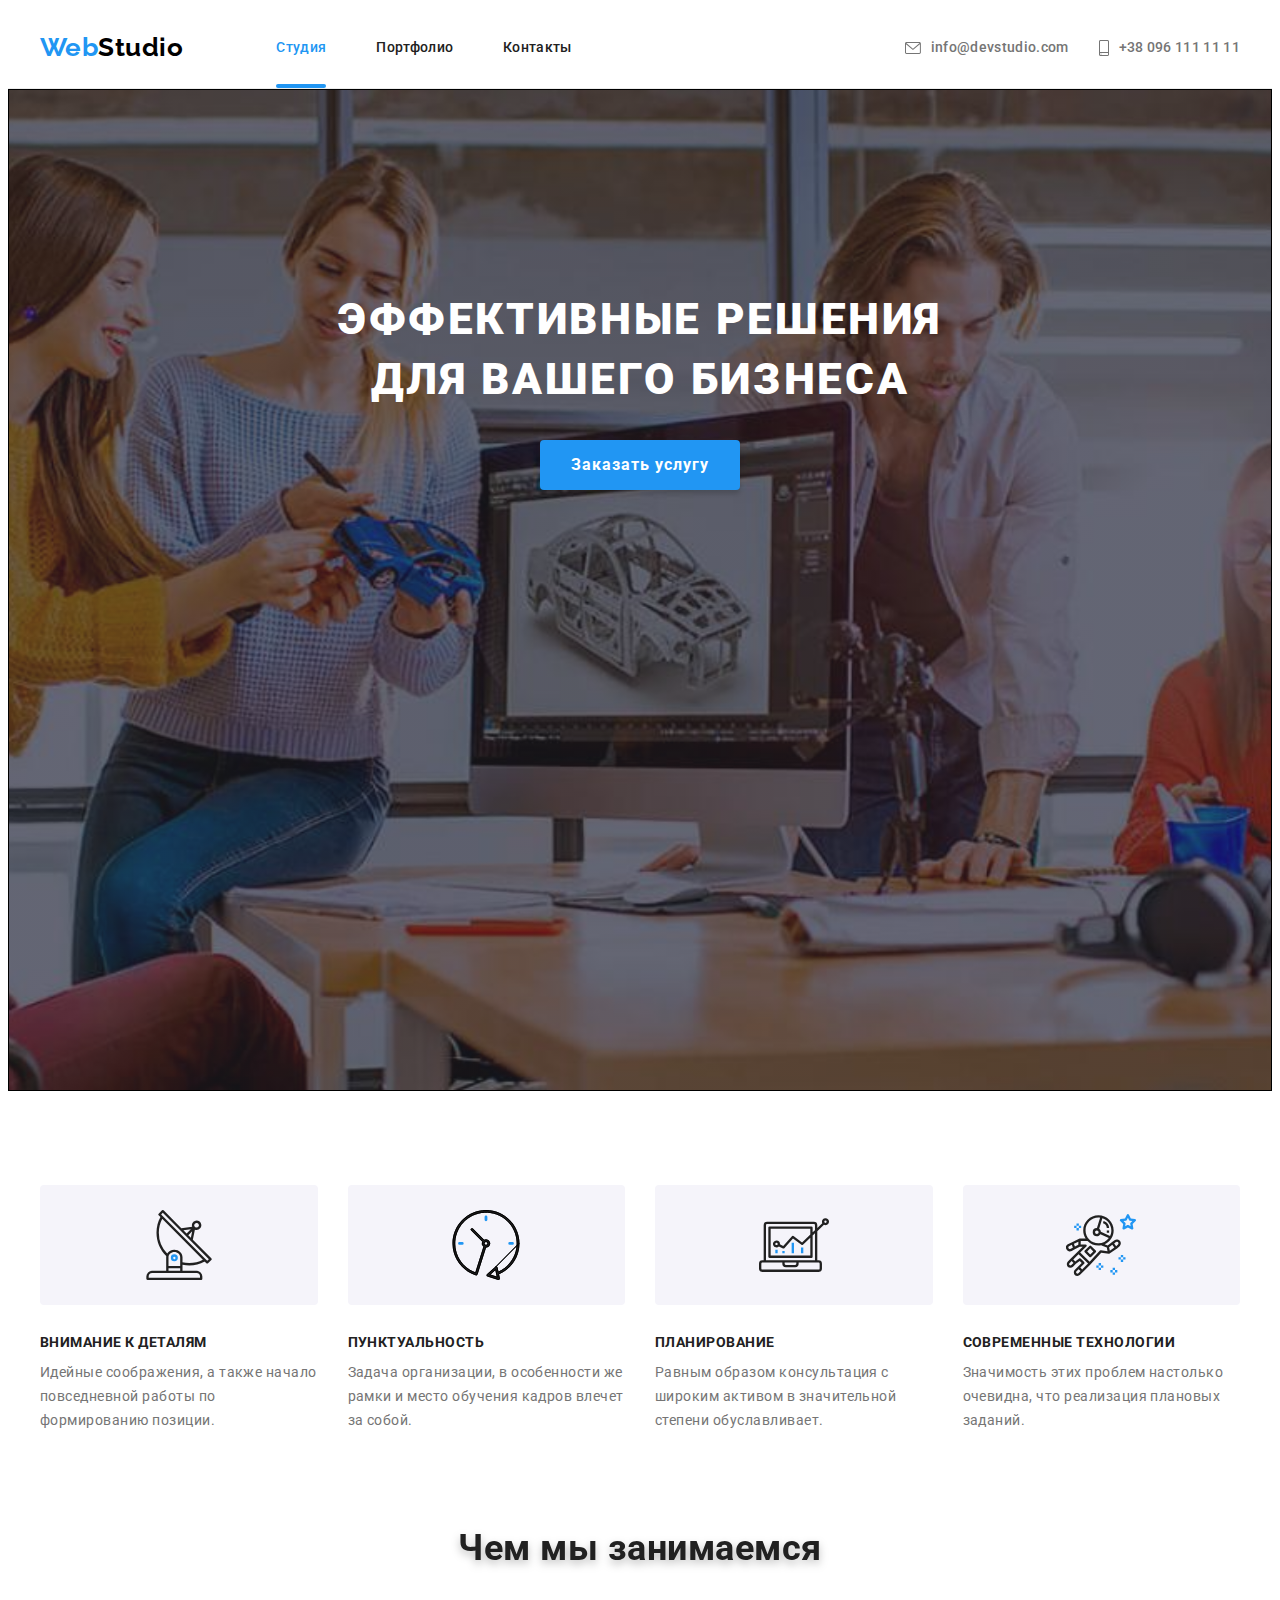
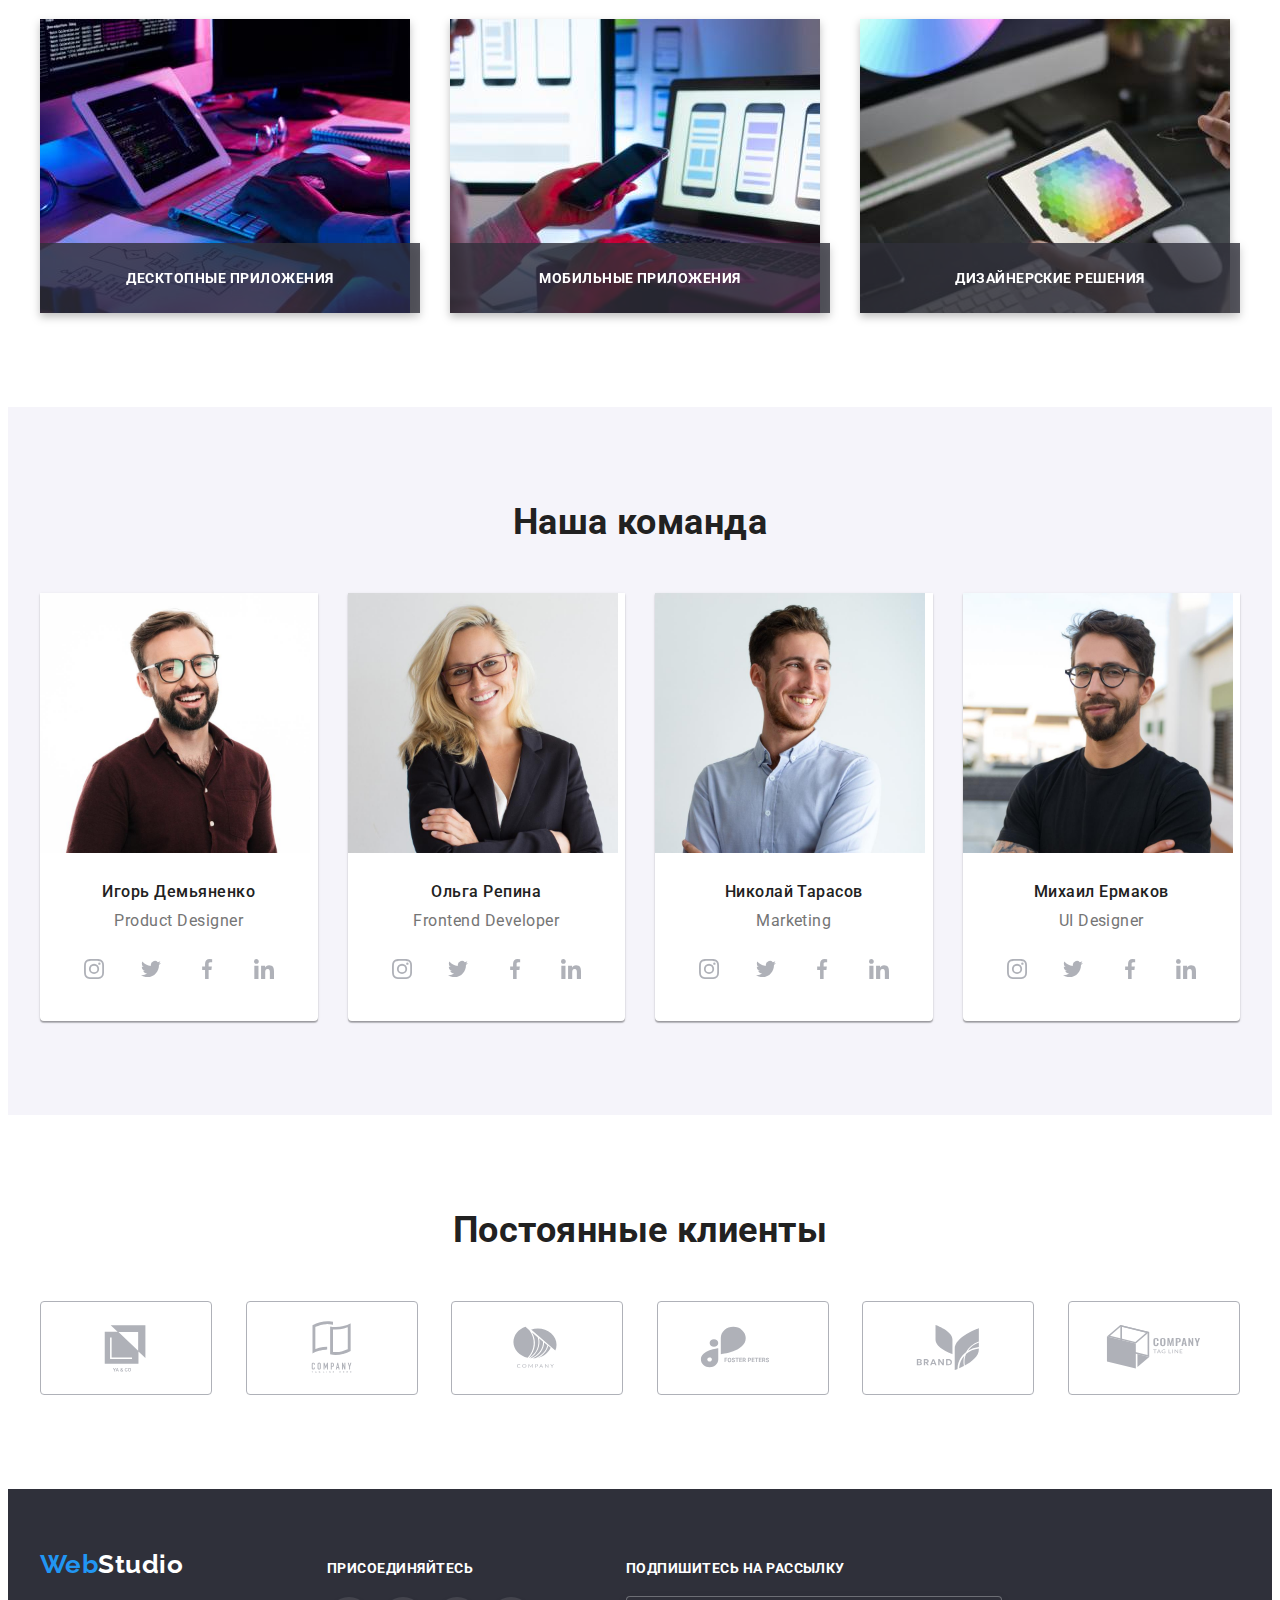
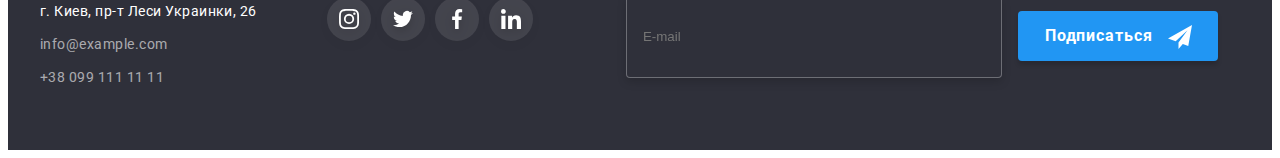
==== index.html @ c78af111 "Добавлены стартовые файлы проекта" ====
<!DOCTYPE html>
<html lang="ru">
  <head>
    <meta charset="UTF-8" />
    <meta http-equiv="X-UA-Compatible" content="IE=edge" />
    <meta name="viewport" content="width=device-width, initial-scale=1.0" />
    <title>Studio</title>

    <link rel="preconnect" href="https://fonts.googleapis.com" />
    <link rel="preconnect" href="https://fonts.gstatic.com" crossorigin />
    <link
      href="https://fonts.googleapis.com/css2?family=Raleway:wght@700&family=Roboto:wght@400;500;700;900&display=swap"
      rel="stylesheet"
    />
    <link
      rel="stylesheet"
      href="https://cdnjs.cloudflare.com/ajax/libs/modern-normalize/1.1.0/modern-normalize.min.css"
      integrity="sha512-wpPYUAdjBVSE4KJnH1VR1HeZfpl1ub8YT/NKx4PuQ5NmX2tKuGu6U/JRp5y+Y8XG2tV+wKQpNHVUX03MfMFn9Q=="
      crossorigin="anonymous"
      referrerpolicy="no-referrer"
    />
    <link rel="stylesheet" href="./css/main.min.css" />
  
  </head>

  <body>
    <!--Header section-->
    <header class="header">
      <div class="header__container container">
        <!--Navbar-->
        <nav class="header__nav">
          <a class="logo" href="./index.html" lang="en"
            >Web<span class="logo__span">Studio</span></a
          >

          <ul class="site-nav">
            <li class="site-nav__item">
              <a class="site-nav__link site-nav__link--current" href="./index.html">Студия</a>
            </li>

            <li class="site-nav__item">
              <a class="site-nav__link" href="./portfolio.html">Портфолио</a>
            </li>

            <li class="site-nav__item">
              <a class="site-nav__link" href="">Контакты</a>
            </li>
          </ul>
        </nav>
        <!--Header contacts-->
        <ul class="contacts">
          <li class="contacts__item">
            <a class="contacts__link" href="mailto:info@devstudio.com">
              <svg class="contacts__icon" width="16" height="12">
                <use href="./images/icons.svg#icon-envelope"></use>
              </svg>
              info@devstudio.com
            </a>
          </li>

          <li class="contacts__item">
            <a class="contacts__link" href="tel:+380961111111">
              <svg class="contacts__icon" width="10" height="16">
                <use href="./images/icons.svg#icon-smartphone"></use>
              </svg>
              +38 096 111 11 11</a
            >
          </li>
        </ul>
      </div>
    </header>

    <!--Main-->
    <main>
      <!--Hero section-->
      <section class="hero">
        <div class="container">
          <h1 class="hero__title">
            Эффективные решения <br />
            для вашего бизнеса
          </h1>

          <button type="button" class="btn" data-modal-open>Заказать услугу</button>
        </div>
      </section>

      <!--Features section-->
      <section class="section">
        <div class="container">
          <h2 class="section__title section__title--hidden">Особенности</h2>

          <ul class="features">
            <li class="features__item">
              <div class="features__icon">
                <svg width="70" height="70">
                  <use href="./images/icons.svg#icon-antenna"></use>
                </svg>
              </div>

              <h3 class="features__title">Внимание к деталям</h3>
              <p class="features__text">
                Идейные соображения, а также начало повседневной работы по
                формированию позиции.
              </p>
            </li>

            <li class="features__item">
              <div class="features__icon">
                <svg width="70" height="70">
                  <use href="./images/icons.svg#icon-clock"></use>
                </svg>
              </div>

              <h3 class="features__title">Пунктуальность</h3>
              <p class="features__text">
                Задача организации, в особенности же рамки и место обучения
                кадров влечет за собой.
              </p>
            </li>

            <li class="features__item">
              <div class="features__icon">
                <svg width="70" height="70">
                  <use href="./images/icons.svg#icon-diagram"></use>
                </svg>
              </div>

              <h3 class="features__title">Планирование</h3>
              <p class="features__text">
                Равным образом консультация с широким активом в значительной
                степени обуславливает.
              </p>
            </li>

            <li class="features__item">
              <div class="features__icon">
                <svg width="70" height="70">
                  <use href="./images/icons.svg#icon-astronaut"></use>
                </svg>
              </div>

              <h3 class="features__title">Современные технологии</h3>
              <p class="features__text">
                Значимость этих проблем настолько очевидна, что реализация
                плановых заданий.
              </p>
            </li>
          </ul>
        </div>
      </section>

      <!--Our duties section-->
      <section class="section section--nopadding">
        <div class="container">
          <h2 class="section__title section__title--shadow">Чем мы занимаемся</h2>

          <ul class="duties">
            <li class="duties__item">
              <div class="duties__image">
                <img
                  src="./images/web_development.jpg"
                  alt="Десктопные приложения"
                  width="370"
                  height="294"
                />
                <div class="duties__meta">
                  <p class="duties__name">Десктопные приложения</p>
                </div>
              </div>
            </li>

            <li class="duties__item">
              <div class="duties__image">
                <img
                  src="./images/mobile_application_development.jpg"
                  alt="Мобильные приложения"
                  width="370"
                  height="294"
                />
                <div class="duties__meta">
                  <p class="duties__name">Мобильные приложения</p>
                </div>
              </div>
            </li>

            <li class="duties__item">
              <div class="duties__image">
                <img
                  src="./images/ui_design.jpg"
                  alt="Дизайнерские решения"
                  width="370"
                  height="294"
                />
                <div class="duties__meta">
                  <p class="duties__name">Дизайнерские решения</p>
                </div>
              </div>
            </li>
          </ul>
        </div>
      </section>

      <!--Our team section-->
      <section class="section section--withbg">
        <div class="container">
          <h2 class="section__title">Наша команда</h2>

          <ul class="team">
            <li class="team__item">
              <div class="team-member">
                <img
                  src="./images/product_designer.jpg"
                  alt="Продуктовый дизайнер"
                  width="270"
                  height="260"
                />
              </div>

              <div class="team-member__meta">
                <h3 class="team-member__name">Игорь Демьяненко</h3>
                <p class="team-member__position" lang="en">Product Designer</p>

                <ul class="networks">
                  <li class="networks__item">
                    <a
                      class="networks__link"
                      href=""
                      aria-label="Ссылка на Instagram"
                    >
                      <svg class="networks__icon" width="20" height="20">
                        <use href="./images/icons.svg#icon-instagram"></use>
                      </svg>
                    </a>
                  </li>

                  <li class="networks__item">
                    <a
                      class="networks__link"
                      href=""
                      aria-label="Ссылка на Twitter"
                    >
                      <svg class="networks__icon" width="20" height="20">
                        <use href="./images/icons.svg#icon-twitter"></use>
                      </svg>
                    </a>
                  </li>

                  <li class="networks__item">
                    <a
                      class="networks__link"
                      href=""
                      aria-label="Ссылка на Facebook"
                    >
                      <svg class="networks__icon" width="20" height="20">
                        <use href="./images/icons.svg#icon-fb"></use>
                      </svg>
                    </a>
                  </li>

                  <li class="networks__item">
                    <a
                      class="networks__link"
                      href=""
                      aria-label="Ссылка на Linkedin"
                    >
                      <svg class="networks__icon" width="20" height="20">
                        <use href="./images/icons.svg#icon-linkedin"></use>
                      </svg>
                    </a>
                  </li>
                </ul>
              </div>
            </li>

            <li class="team__item">
              <div class="team-member">
                <img
                  src="./images/frontend_developer.jpg"
                  alt="Фронтенд разработчик"
                  width="270"
                  height="260"
                />
              </div>

              <div class="team-member__meta">
                <h3 class="team-member__name">Ольга Репина</h3>
                <p class="team-member__position" lang="en">Frontend Developer</p>

                <ul class="networks">
                  <li class="networks__item">
                    <a
                      class="networks__link"
                      href=""
                      aria-label="Ссылка на Instagram"
                    >
                      <svg class="networks__icon" width="20" height="20">
                        <use href="./images/icons.svg#icon-instagram"></use>
                      </svg>
                    </a>
                  </li>

                  <li class="networks__item">
                    <a
                      class="networks__link"
                      href=""
                      aria-label="Ссылка на Twitter"
                    >
                      <svg class="networks__icon" width="20" height="20">
                        <use href="./images/icons.svg#icon-twitter"></use>
                      </svg>
                    </a>
                  </li>

                  <li class="networks__item">
                    <a
                      class="networks__link"
                      href=""
                      aria-label="Ссылка на Facebook"
                    >
                      <svg class="networks__icon" width="20" height="20">
                        <use href="./images/icons.svg#icon-fb"></use>
                      </svg>
                    </a>
                  </li>

                  <li class="networks__item">
                    <a
                      class="networks__link"
                      href=""
                      aria-label="Ссылка на Linkedin"
                    >
                      <svg class="networks__icon" width="20" height="20">
                        <use href="./images/icons.svg#icon-linkedin"></use>
                      </svg>
                    </a>
                  </li>
                </ul>
              </div>
            </li>

            <li class="team__item">
              <div class="team-member">
                <img
                  src="./images/marketing_specialist.jpg"
                  alt="Маркетолог"
                  width="270"
                  height="260"
                />
              </div>

              <div class="team-member__meta">
                <h3 class="team-member__name">Николай Тарасов</h3>
                <p class="team-member__position" lang="en">Marketing</p>

                <ul class="networks">
                  <li class="networks__item">
                    <a
                      class="networks__link"
                      href=""
                      aria-label="Ссылка на Instagram"
                    >
                      <svg class="networks__icon" width="20" height="20">
                        <use href="./images/icons.svg#icon-instagram"></use>
                      </svg>
                    </a>
                  </li>

                  <li class="networks__item">
                    <a
                      class="networks__link"
                      href=""
                      aria-label="Ссылка на Twitter"
                    >
                      <svg class="networks__icon" width="20" height="20">
                        <use href="./images/icons.svg#icon-twitter"></use>
                      </svg>
                    </a>
                  </li>

                  <li class="networks__item">
                    <a
                      class="networks__link"
                      href=""
                      aria-label="Ссылка на Facebook"
                    >
                      <svg class="networks__icon" width="20" height="20">
                        <use href="./images/icons.svg#icon-fb"></use>
                      </svg>
                    </a>
                  </li>

                  <li class="networks__item">
                    <a
                      class="networks__link"
                      href=""
                      aria-label="Ссылка на Linkedin"
                    >
                      <svg class="networks__icon" width="20" height="20">
                        <use href="./images/icons.svg#icon-linkedin"></use>
                      </svg>
                    </a>
                  </li>
                </ul>
              </div>
            </li>

            <li class="team__item">
              <div class="team-member">
                <img
                  src="./images/designer.jpg"
                  alt="Дизайнер"
                  width="270"
                  height="260"
                />
              </div>

              <div class="team-member__meta">
                <h3 class="team-member__name">Михаил Ермаков</h3>
                <p class="team-member__position" lang="en">UI Designer</p>

                <ul class="networks">
                  <li class="networks__item">
                    <a
                      class="networks__link"
                      href=""
                      aria-label="Ссылка на Instagram"
                    >
                      <svg class="networks__icon" width="20" height="20">
                        <use href="./images/icons.svg#icon-instagram"></use>
                      </svg>
                    </a>
                  </li>

                  <li class="networks__item">
                    <a
                      class="networks__link"
                      href=""
                      aria-label="Ссылка на Twitter"
                    >
                      <svg class="networks__icon" width="20" height="20">
                        <use href="./images/icons.svg#icon-twitter"></use>
                      </svg>
                    </a>
                  </li>

                  <li class="networks__item">
                    <a
                      class="networks__link"
                      href=""
                      aria-label="Ссылка на Facebook"
                    >
                      <svg class="networks__icon" width="20" height="20">
                        <use href="./images/icons.svg#icon-fb"></use>
                      </svg>
                    </a>
                  </li>

                  <li class="networks__item">
                    <a
                      class="networks__link"
                      href=""
                      aria-label="Ссылка на Linkedin"
                    >
                      <svg class="networks__icon" width="20" height="20">
                        <use href="./images/icons.svg#icon-linkedin"></use>
                      </svg>
                    </a>
                  </li>
                </ul>
        </div>
      </section>

      <!--Regular clients section-->
      <section class="section">
        <div class="container">
          <h2 class="section__title">Постоянные клиенты</h2>

          <ul class="clients">
            <li class="clients__item">
              <a href="" class="clients__link">
                <svg class="clients__icon" width="106" height="60">
                    <use href="./images/icons.svg#icon-first-client"></use>
                </svg>
              </a>
            </li>

            <li class="clients__item">
              <a href="" class="clients__link">
                <svg class="clients__icon" width="106" height="60">
                    <use href="./images/icons.svg#icon-second-client"></use>
                </svg>
              </a>
            </li>

            <li class="clients__item">
              <a href="" class="clients__link">
                <svg class="clients__icon" width="106" height="60">
                    <use href="./images/icons.svg#icon-third-client"></use>
                </svg>
              </a>
            </li>

            <li class="clients__item">
              <a href="" class="clients__link">
                <svg class="clients__icon" width="106" height="60">
                    <use href="./images/icons.svg#icon-fourth-client"></use>
                </svg>
              </a>
            </li>

            <li class="clients__item">
              <a href="" class="clients__link">
                <svg class="clients__icon" width="106" height="60">
                    <use href="./images/icons.svg#icon-fifth-client"></use>
                </svg>
              </a>
            </li>

            <li class="clients__item">
              <a href="" class="clients__link">
                <svg class="clients__icon" width="106" height="60">
                    <use href="./images/icons.svg#icon-sixth-client"></use>
                </svg>
              </a>
            </li>
          </ul>
        </div>
      </section>
    </main>

    <!--Footer section-->
    <footer class="footer">
      <div class="footer__container container">
        <div class="footer__address">
          <a class="logo footer__logo" href="./index.html" lang="en"
            >Web<span class="logo__span--white">Studio</span></a
          >

          <address class="address">
            г. Киев, пр-т Леси Украинки, 26 <br />
            <a class="address__link" href="mailto:info@example.com"
              >info@example.com</a
            >
            <a class="address__link" href="tel:+380991111111"
              >+38 099 111 11 11</a
            >
          </address>
        </div>

        <div class="appeal-container">
          <b class="appeal-container__title">Присоединяйтесь</b>

          <ul class="networks">
                  <li class="networks__item networks__item--shadow">
                    <a
                      class="networks__link"
                      href=""
                      aria-label="Ссылка на Instagram"
                    >
                      <svg class="networks__icon networks__icon--white" width="20" height="20">
                        <use href="./images/icons.svg#icon-instagram"></use>
                      </svg>
                    </a>
                  </li>

                  <li class="networks__item networks__item--shadow">
                    <a
                      class="networks__link"
                      href=""
                      aria-label="Ссылка на Twitter"
                    >
                      <svg class="networks__icon networks__icon--white" width="20" height="20">
                        <use href="./images/icons.svg#icon-twitter"></use>
                      </svg>
                    </a>
                  </li>

                  <li class="networks__item networks__item--shadow">
                    <a
                      class="networks__link"
                      href=""
                      aria-label="Ссылка на Facebook"
                    >
                      <svg class="networks__icon networks__icon--white" width="20" height="20">
                        <use href="./images/icons.svg#icon-fb"></use>
                      </svg>
                    </a>
                  </li>

                  <li class="networks__item networks__item--shadow">
                    <a
                      class="networks__link"
                      href=""
                      aria-label="Ссылка на Linkedin"
                    >
                      <svg class="networks__icon networks__icon--white" width="20" height="20">
                        <use href="./images/icons.svg#icon-linkedin"></use>
                      </svg>
                    </a>
                  </li>
                </ul>
        </div>

        <div>
          <form class="footer-form">
            <label for="email" class="footer-form__label">Подпишитесь на рассылку</label><br>
            <input type="email" name="email" placeholder="E-mail" class="footer-form__input">
            <button class="btn" type="submit">Подписаться
              <svg class="btn__icon" width="24" height="24">
                <use href="./images/icons.svg#icon-send"></use>
              </svg>
            </button>
          </form>
        </div>
      </div>
    </footer>

    <div class="backdrop backdrop--is-hidden" data-modal>
      <div class="modal">
        <button class="close-modal-btn" type="button" data-modal-close>
          <svg width="18" height="18" class="close-modal-btn__icon">
            <use href="./images/icons.svg#icon-close-btn"></use>
          </svg>
        </button>

        <p class="modal__title">Оставьте свои данные, мы вам перезвоним</p>

        <form class="modal-form" autocomplete="off">
  
              <label class="modal-form__box">
                Имя
                <input type="text" name="name" class="modal-form__input" required>
                
                  <svg width="18" height="18" class="modal-form__icon">
                    <use href="./images/icons.svg#icon-user"></use>
                  </svg>
              </label>

              <label class="modal-form__box">
                Телефон
                <input type="tel" name="phone_number" class="modal-form__input" pattern="[0-9]{10}" title="0505050500" required>

                  <svg width="18" height="18" class="modal-form__icon">
                    <use href="./images/icons.svg#icon-phone"></use>
                  </svg>
              </label>

              <label class="modal-form__box">
                Почта
                <input type="email" name="email" class="modal-form__input">

                  <svg width="18" height="18" class="modal-form__icon">
                    <use href="./images/icons.svg#icon-email"></use>
                  </svg>
              </label>

              <label class="modal-form__box">
                Комментарий
                <textarea name="comments" placeholder="Введите текст" class="modal-form__textarea"></textarea>
              </label>

              <label class="modal-form__policy-box">
              <input class="modal-form__checkbox" type="checkbox" name="policy" id="policy">
              
                <svg width="16" height="15" class="modal-form__checkbox-icon">
                  <use href="./images/icons.svg#icon-check"></use>
                </svg>
              
              <span class="modal-form__agreement">
              Соглашаюсь с рассылкой и принимаю <a class="modal-form__agreement-link" href="">Условия договора</a></span>
              </label> 
            
          <button type="submit" class="btn btn--flex">Отправить</button>

        </form>
      </div>
    </div>

    <script src="./js/modal.js"></script>
  </body>
</html>
---- css/main.min.css ----
body{background-color:#fff;color:#212121;font-family:"Roboto",sans-serif;font-weight:400;font-size:16px;letter-spacing:0.03em}h2,h3,ul,p{margin:0;padding:0}img{display:block;max-width:100%;height:auto}.container,.header__container,.footer__container{width:1200px;padding:0 15px;margin:0 auto}.features,.duties,.team,.clients,.filters,.card-set,.site-nav,.contacts,.networks{list-style-type:none}.address__link,.logo,.footer__logo,.site-nav__link,.site-nav__link--current,.contacts__link{text-decoration:none;cursor:pointer;font-size:14px;-webkit-transition:color 250ms cubic-bezier(0.4, 0, 0.2, 1);transition:color 250ms cubic-bezier(0.4, 0, 0.2, 1)}.address__link:hover,.logo:hover,.footer__logo:hover,.site-nav__link:hover,.site-nav__link--current:hover,.contacts__link:hover,.address__link:focus,.logo:focus,.footer__logo:focus,.site-nav__link:focus,.site-nav__link--current:focus,.contacts__link:focus{color:#2196f3}.btn,.btn--flex,.filters__btn{display:inline-block;background-color:#2196f3;color:#fff;font-family:inherit;font-size:inherit;cursor:pointer;border:1px solid transparent;border-radius:4px}.header{border-bottom:1px solid #ececec}.header__container{display:-webkit-box;display:-ms-flexbox;display:flex;-webkit-box-align:center;-ms-flex-align:center;align-items:center}.header__nav{display:-webkit-box;display:-ms-flexbox;display:flex;-webkit-box-align:center;-ms-flex-align:center;align-items:center}.hero{background-color:#c4c4c4;background-image:-webkit-gradient(linear, left top, right top, from(rgba(47,48,58,0.4)), to(rgba(47,48,58,0.4))),url("../images/background-image.jpg");background-image:linear-gradient(to right, rgba(47,48,58,0.4), rgba(47,48,58,0.4)),url("../images/background-image.jpg");border:1px solid #000000;background-repeat:no-repeat;background-size:cover;background-position:center;height:600px;max-width:1600px;margin:0 auto;color:#fff;text-align:center;padding:200px 0}.hero__title{font-weight:900;font-size:44px;letter-spacing:0.06em;text-transform:uppercase;line-height:1.36;margin-top:0px;margin-bottom:30px}.features{display:-webkit-box;display:-ms-flexbox;display:flex;margin-left:calc(-1 * 30px)}.features__item{-ms-flex-preferred-size:calc(100% / 4 - 30px);flex-basis:calc(100% / 4 - 30px);margin-left:30px}.features__icon{display:-webkit-box;display:-ms-flexbox;display:flex;-webkit-box-align:center;-ms-flex-align:center;align-items:center;-webkit-box-pack:center;-ms-flex-pack:center;justify-content:center;height:120px;background-color:#f5f4fa;border-radius:4px;margin-bottom:30px}.features__title{text-transform:uppercase;font-weight:700;font-size:14px;line-height:1.14;margin-bottom:10px}.features__text{color:#757575;font-weight:400;font-size:14px;line-height:1.71;margin-top:0}.duties{display:-webkit-box;display:-ms-flexbox;display:flex;margin-left:calc(-1 * 30px)}.duties__item{-ms-flex-preferred-size:calc(100% / 3 - 30px);flex-basis:calc(100% / 3 - 30px);margin-left:30px}.duties__image{position:relative;-webkit-filter:drop-shadow(0px 4px 4px rgba(0,0,0,0.25));filter:drop-shadow(0px 4px 4px rgba(0,0,0,0.25))}.duties__meta{display:-webkit-box;display:-ms-flexbox;display:flex;-webkit-box-align:center;-ms-flex-align:center;align-items:center;-webkit-box-pack:center;-ms-flex-pack:center;justify-content:center;position:absolute;width:100%;height:70px;bottom:0;background-color:rgba(47,48,58,0.8);color:#fff}.duties__name{text-transform:uppercase;font-weight:700;font-size:14px;line-height:1.17}.team{display:-webkit-box;display:-ms-flexbox;display:flex;margin-left:calc(-1 * 30px)}.team__item{-ms-flex-preferred-size:calc(100% / 4 - 30px);flex-basis:calc(100% / 4 - 30px);margin-left:30px;background-color:#fff;-webkit-box-shadow:0px 1px 3px rgba(0,0,0,0.12),0px 1px 1px rgba(0,0,0,0.14),0px 2px 1px rgba(0,0,0,0.2);box-shadow:0px 1px 3px rgba(0,0,0,0.12),0px 1px 1px rgba(0,0,0,0.14),0px 2px 1px rgba(0,0,0,0.2);border-radius:0px 0px 4px 4px}.team-member__meta{padding:30px 32px;text-align:center}.team-member__name{font-weight:500;font-size:16px;line-height:1.18;margin-bottom:10px}.team-member__position{color:#757575;line-height:1.18;margin-top:0;margin-bottom:16px}.clients{display:-webkit-box;display:-ms-flexbox;display:flex;-webkit-box-pack:justify;-ms-flex-pack:justify;justify-content:space-between}.clients__link{display:-webkit-box;display:-ms-flexbox;display:flex;-webkit-box-align:center;-ms-flex-align:center;align-items:center;-webkit-box-pack:center;-ms-flex-pack:center;justify-content:center;width:170px;height:92px;border:1px solid #afb1b8;border-radius:4px;color:#afb1b8;-webkit-transition:border-color 250ms cubic-bezier(0.4, 0, 0.2, 1);transition:border-color 250ms cubic-bezier(0.4, 0, 0.2, 1)}.clients__link:hover,.clients__link:focus{border-color:#2196f3}.clients__icon{fill:currentColor;-webkit-transition:fill 250ms cubic-bezier(0.4, 0, 0.2, 1);transition:fill 250ms cubic-bezier(0.4, 0, 0.2, 1)}.clients__link:hover .clients__icon,.clients__link:focus .clients__icon{fill:#2196f3}.footer{background-color:#2f303a;color:#fff;padding:60px 0}.footer__container{display:-webkit-box;display:-ms-flexbox;display:flex;-webkit-box-align:baseline;-ms-flex-align:baseline;align-items:baseline}.footer__address{margin-right:70px}.address{font-size:14px;line-height:1.71;font-style:normal}.address__link{display:block;color:rgba(255,255,255,0.6);margin-top:9px}.appeal-container{display:-webkit-box;display:-ms-flexbox;display:flex;-webkit-box-orient:vertical;-webkit-box-direction:normal;-ms-flex-direction:column;flex-direction:column;-ms-flex-line-pack:justify;align-content:space-between;width:206px;margin-right:93px}.appeal-container__title{display:inline-block;text-transform:uppercase;line-height:1.14;font-size:14px;margin-bottom:20px}.footer-form__label{display:block;text-transform:uppercase;line-height:1.14;font-weight:700;font-size:14px}.footer-form__input{display:inline-block;line-height:1.25;width:358px;height:50px;padding:15px 0px 15px 16px;margin-right:12px;border:1px solid rgba(255,255,255,0.3);-webkit-filter:drop-shadow(0px 4px 4px rgba(0,0,0,0.15));filter:drop-shadow(0px 4px 4px rgba(0,0,0,0.15));border-radius:4px;background-color:#2f303a;color:rgba(255,255,255,0.6);-webkit-transition:border 250ms cubic-bezier(0.4, 0, 0.2, 1);transition:border 250ms cubic-bezier(0.4, 0, 0.2, 1)}.footer-form__input:focus,.footer-form__input:hover{border:1px solid #2196f3}.filters{display:-webkit-box;display:-ms-flexbox;display:flex;margin-bottom:50px;-webkit-box-pack:center;-ms-flex-pack:center;justify-content:center}.filters__item:not(:last-child){margin-right:8px}.card-set{display:-webkit-box;display:-ms-flexbox;display:flex;-ms-flex-wrap:wrap;flex-wrap:wrap;margin-left:calc(-1 * 30px);margin-top:calc(-1 * 30px)}.card-set__item{-ms-flex-preferred-size:calc(100% / 3 - 30px);flex-basis:calc(100% / 3 - 30px);margin-left:30px;margin-top:30px;-webkit-transition-property:border, -webkit-box-shadow;transition-property:border, -webkit-box-shadow;transition-property:box-shadow, border;transition-property:box-shadow, border, -webkit-box-shadow;-webkit-transition-timing-function:cubic-bezier(0.4, 0, 0.2, 1);transition-timing-function:cubic-bezier(0.4, 0, 0.2, 1);-webkit-transition-duration:250ms;transition-duration:250ms}.card-set__item:hover,.card-set__item:focus{border:1px solid #eee;-webkit-box-sizing:border-box;box-sizing:border-box;-webkit-box-shadow:0px 1px 1px rgba(0,0,0,0.12),0px 4px 4px rgba(0,0,0,0.06),1px 4px 6px rgba(0,0,0,0.16);box-shadow:0px 1px 1px rgba(0,0,0,0.12),0px 4px 4px rgba(0,0,0,0.06),1px 4px 6px rgba(0,0,0,0.16)}.card-set__link{text-decoration:none}.card__thumb{position:relative;display:-webkit-box;display:-ms-flexbox;display:flex;overflow:hidden}.card__overlay{display:block;font-size:18px;line-height:1.55;position:absolute;padding:63px 24px;width:100%;height:100%;background-color:rgba(33,150,243,0.9);color:#fff;-webkit-transform:translateY(100%);transform:translateY(100%);-webkit-transition:-webkit-transform 250ms cubic-bezier(0.4, 0, 0.2, 1);transition:-webkit-transform 250ms cubic-bezier(0.4, 0, 0.2, 1);transition:transform 250ms cubic-bezier(0.4, 0, 0.2, 1);transition:transform 250ms cubic-bezier(0.4, 0, 0.2, 1), -webkit-transform 250ms cubic-bezier(0.4, 0, 0.2, 1)}.card-set__link:hover .card__overlay,.card-set__link:focus .card__overlay{-webkit-transform:translateY(0);transform:translateY(0)}.card__meta{padding:20px 24px;border:1px solid #eee;border-top:none}.card__project-name{color:#212121;font-size:18px;line-height:2;font-weight:700;letter-spacing:0.06em;margin-bottom:4px}.card__project-type{color:#757575;line-height:1.87}.logo,.footer__logo{display:inline-block;color:#2196f3;font-family:"Raleway",sans-serif;font-weight:700;font-size:26px;line-height:1.19;padding-top:24px;padding-bottom:25px;margin-right:93px}.logo__span{color:#000000}.logo__span--white{color:#fff}.footer__logo{padding:0;margin:0 0 20px}.site-nav{display:-webkit-box;display:-ms-flexbox;display:flex;letter-spacing:0.02em;font-weight:500;line-height:1.14}.site-nav__link,.site-nav__link--current{display:-webkit-box;display:-ms-flexbox;display:flex;padding:32px 0;color:inherit;text-transform:capitalize}.site-nav__link--current{color:#2196f3}.site-nav__link--current::after{content:"";position:absolute;width:100%;height:4px;border-radius:2px;background-color:#2196f3;top:76px}.site-nav__item{position:relative;margin-left:50px}.site-nav__item:first-child{margin-left:0}.contacts{display:-webkit-box;display:-ms-flexbox;display:flex;letter-spacing:0.02em;font-weight:500;line-height:1.14;margin-left:auto}.contacts__link{display:-webkit-box;display:-ms-flexbox;display:flex;-webkit-box-align:center;-ms-flex-align:center;align-items:center;padding:32px 0;color:#757575}.contacts__item{display:-webkit-box;display:-ms-flexbox;display:flex;-webkit-box-align:center;-ms-flex-align:center;align-items:center;margin-left:30px}.contacts__icon{margin-right:10px;fill:currentColor}.section,.section--nopadding,.section--withbg{padding-top:94px;padding-bottom:94px}.section--nopadding{padding-top:0}.section--withbg{background-color:#f5f4fa}.section__title,.section__title--shadow{font-weight:700;font-size:36px;line-height:1.17;text-align:center;margin-bottom:50px}.section__title--hidden{display:none}.section__title--shadow{-webkit-filter:drop-shadow(0px 4px 4px rgba(0,0,0,0.25));filter:drop-shadow(0px 4px 4px rgba(0,0,0,0.25))}.btn,.btn--flex{font-weight:700;line-height:1.875;text-align:center;letter-spacing:0.06em;-webkit-box-shadow:0px 4px 4px rgba(0,0,0,0.15);box-shadow:0px 4px 4px rgba(0,0,0,0.15);min-width:200px;height:50px;-webkit-transition:background-color 250ms cubic-bezier(0.4, 0, 0.2, 1);transition:background-color 250ms cubic-bezier(0.4, 0, 0.2, 1)}.btn:hover,.btn--flex:hover,.btn:focus,.btn--flex:focus{background-color:#188ce8}.btn__icon{margin-left:10px;vertical-align:middle;fill:#fff}.btn--flex{display:-webkit-box;display:-ms-flexbox;display:flex;-webkit-box-align:center;-ms-flex-align:center;align-items:center;-webkit-box-pack:center;-ms-flex-pack:center;justify-content:center;margin-left:auto;margin-right:auto}.close-modal-btn{display:-webkit-box;display:-ms-flexbox;display:flex;-webkit-box-align:center;-ms-flex-align:center;align-items:center;-webkit-box-pack:center;-ms-flex-pack:center;justify-content:center;position:absolute;top:8px;right:8px;width:30px;height:30px;background:#fff;border:1px solid rgba(0,0,0,0.1);border-radius:50%;cursor:pointer}.close-modal-btn__icon{fill:#212121;-webkit-transition:fill 250ms cubic-bezier(0.4, 0, 0.2, 1);transition:fill 250ms cubic-bezier(0.4, 0, 0.2, 1)}.close-modal-btn:hover .close-modal-btn__icon,.close-modal-btn:focus .close-modal-btn__icon{fill:#2196f3}.filters__btn{font-weight:500;text-align:center;letter-spacing:inherit;color:inherit;line-height:1.62;background-color:#f5f4fa;padding:6px 22px;border:transparent;-webkit-transition-property:background-color, color, -webkit-box-shadow;transition-property:background-color, color, -webkit-box-shadow;transition-property:background-color, color, box-shadow;transition-property:background-color, color, box-shadow, -webkit-box-shadow;-webkit-transition-timing-function:cubic-bezier(0.4, 0, 0.2, 1);transition-timing-function:cubic-bezier(0.4, 0, 0.2, 1);-webkit-transition-duration:250ms;transition-duration:250ms}.filters__btn:hover,.filters__btn:focus{background-color:#2196f3;color:#fff;-webkit-box-shadow:0px 3px 1px rgba(0,0,0,0.1),0px 1px 2px rgba(0,0,0,0.08),0px 2px 2px rgba(0,0,0,0.12);box-shadow:0px 3px 1px rgba(0,0,0,0.1),0px 1px 2px rgba(0,0,0,0.08),0px 2px 2px rgba(0,0,0,0.12)}.networks{display:-webkit-box;display:-ms-flexbox;display:flex;-webkit-box-pack:justify;-ms-flex-pack:justify;justify-content:space-between}.networks__item,.networks__item--shadow{border-radius:50%}.networks__item--shadow{background-color:rgba(255,255,255,0.1);-webkit-filter:drop-shadow(0px 4px 4px rgba(0,0,0,0.25));filter:drop-shadow(0px 4px 4px rgba(0,0,0,0.25))}.networks__link{display:-webkit-box;display:-ms-flexbox;display:flex;-webkit-box-align:center;-ms-flex-align:center;align-items:center;-webkit-box-pack:center;-ms-flex-pack:center;justify-content:center;height:44px;width:44px;color:#afb1b8;border-radius:50%;-webkit-transition:background-color 250ms cubic-bezier(0.4, 0, 0.2, 1);transition:background-color 250ms cubic-bezier(0.4, 0, 0.2, 1)}.networks__link:hover,.networks__link:focus{background-color:#2196f3}.networks__icon,.networks__icon--white{fill:currentColor;-webkit-transition:fill 250ms cubic-bezier(0.4, 0, 0.2, 1);transition:fill 250ms cubic-bezier(0.4, 0, 0.2, 1)}.networks__icon--white{fill:#fff}.networks__link:hover .networks__icon,.networks__link:hover .networks__icon--white,.networks__link:focus .networks__icon,.networks__link:focus .networks__icon--white{fill:#fff}.backdrop{position:fixed;top:0;left:0;width:100%;height:100%;background:rgba(0,0,0,0.2);visibility:visible;opacity:1;-webkit-transition:visibility 250ms cubic-bezier(0.4, 0, 0.2, 1),opacity 250ms cubic-bezier(0.4, 0, 0.2, 1);transition:visibility 250ms cubic-bezier(0.4, 0, 0.2, 1),opacity 250ms cubic-bezier(0.4, 0, 0.2, 1)}.backdrop--is-hidden{opacity:0;pointer-events:none;visibility:hidden}.backdrop--is-hidden .modal{-webkit-transform:translate(-50%, -50%) scale(0);transform:translate(-50%, -50%) scale(0);opacity:0}.modal{position:absolute;top:50%;left:50%;width:528px;min-height:581px;padding:40px;background:#fff;-webkit-box-shadow:0px 1px 3px rgba(0,0,0,0.12),0px 1px 1px rgba(0,0,0,0.14),0px 2px 1px rgba(0,0,0,0.2);box-shadow:0px 1px 3px rgba(0,0,0,0.12),0px 1px 1px rgba(0,0,0,0.14),0px 2px 1px rgba(0,0,0,0.2);border-radius:4px;-webkit-transform:translate(-50%, -50%) scale(1);transform:translate(-50%, -50%) scale(1);opacity:1;-webkit-transition:opacity 250ms cubic-bezier(0.4, 0, 0.2, 1),-webkit-transform 250ms cubic-bezier(0.4, 0, 0.2, 1);transition:opacity 250ms cubic-bezier(0.4, 0, 0.2, 1),-webkit-transform 250ms cubic-bezier(0.4, 0, 0.2, 1);transition:transform 250ms cubic-bezier(0.4, 0, 0.2, 1),opacity 250ms cubic-bezier(0.4, 0, 0.2, 1);transition:transform 250ms cubic-bezier(0.4, 0, 0.2, 1),opacity 250ms cubic-bezier(0.4, 0, 0.2, 1),-webkit-transform 250ms cubic-bezier(0.4, 0, 0.2, 1)}.modal__title{font-weight:700;font-size:20px;margin-bottom:12px;letter-spacing:0.03em;line-height:1.15;color:#212121}.modal-form{margin-top:12px}.modal-form__input,.modal-form__textarea{height:40px;width:100%;margin-top:4px;padding:0 10px 0 42px;border:1px solid rgba(33,33,33,0.2);border-radius:4px;cursor:pointer;color:#212121;-webkit-transition:border 250ms cubic-bezier(0.4, 0, 0.2, 1);transition:border 250ms cubic-bezier(0.4, 0, 0.2, 1)}.modal-form__input:focus,.modal-form__textarea:focus,.modal-form__input:hover,.modal-form__textarea:hover{outline:transparent;border:1px solid #2196f3}.modal-form__box{display:block;font-size:12px;margin-bottom:10px;line-height:1.17;letter-spacing:0.01em;color:#757575;position:relative}.modal-form__icon{display:block;position:absolute;top:50%;left:12px;fill:#212121;-webkit-transition:fill 250ms cubic-bezier(0.4, 0, 0.2, 1);transition:fill 250ms cubic-bezier(0.4, 0, 0.2, 1)}.modal-form__input:focus+.modal-form__icon,.modal-form__textarea:focus+.modal-form__icon,.modal-form__input:hover+.modal-form__icon,.modal-form__textarea:hover+.modal-form__icon{fill:#2196f3}.modal-form__textarea{font-family:inherit;height:120px;resize:none;padding:12px 16px}.modal-form__textarea::-webkit-input-placeholder{color:rgba(117,117,117,0.5);font-size:12px;line-height:1.17;letter-spacing:0.01em}.modal-form__textarea:-ms-input-placeholder{color:rgba(117,117,117,0.5);font-size:12px;line-height:1.17;letter-spacing:0.01em}.modal-form__textarea::-ms-input-placeholder{color:rgba(117,117,117,0.5);font-size:12px;line-height:1.17;letter-spacing:0.01em}.modal-form__textarea::placeholder{color:rgba(117,117,117,0.5);font-size:12px;line-height:1.17;letter-spacing:0.01em}.modal-form__policy-box{width:100%;display:-webkit-inline-box;display:-ms-inline-flexbox;display:inline-flex;-webkit-box-align:center;-ms-flex-align:center;align-items:center;-webkit-box-pack:center;-ms-flex-pack:center;justify-content:center;margin-top:8px;margin-bottom:30px;font-size:14px;line-height:1.71;letter-spacing:0.03em;color:#757575;-webkit-filter:drop-shadow(0px 4px 4px rgba(0,0,0,0.25));filter:drop-shadow(0px 4px 4px rgba(0,0,0,0.25))}.modal-form__checkbox{position:absolute;margin-right:8px;width:1px;height:1px;border:0;padding:0;clip:rect(0 0 0 0);overflow:hidden}.modal-form__checkbox-icon{display:-webkit-box;display:-ms-flexbox;display:flex;-webkit-box-align:center;-ms-flex-align:center;align-items:center;-webkit-box-pack:center;-ms-flex-pack:center;justify-content:center;width:16px;height:15px;border:2px solid #212121;border-radius:2px;margin-right:7px;fill:transparent}.modal-form__checkbox:checked+.modal-form__checkbox-icon{background-color:#2196f3;border:2px solid #2196f3;border-radius:2px}.modal-form__checkbox:checked+.modal-form__checkbox-icon{fill:#fff}.modal-form__agreement-link{color:#2196f3}
/*# sourceMappingURL=main.min.css.map */
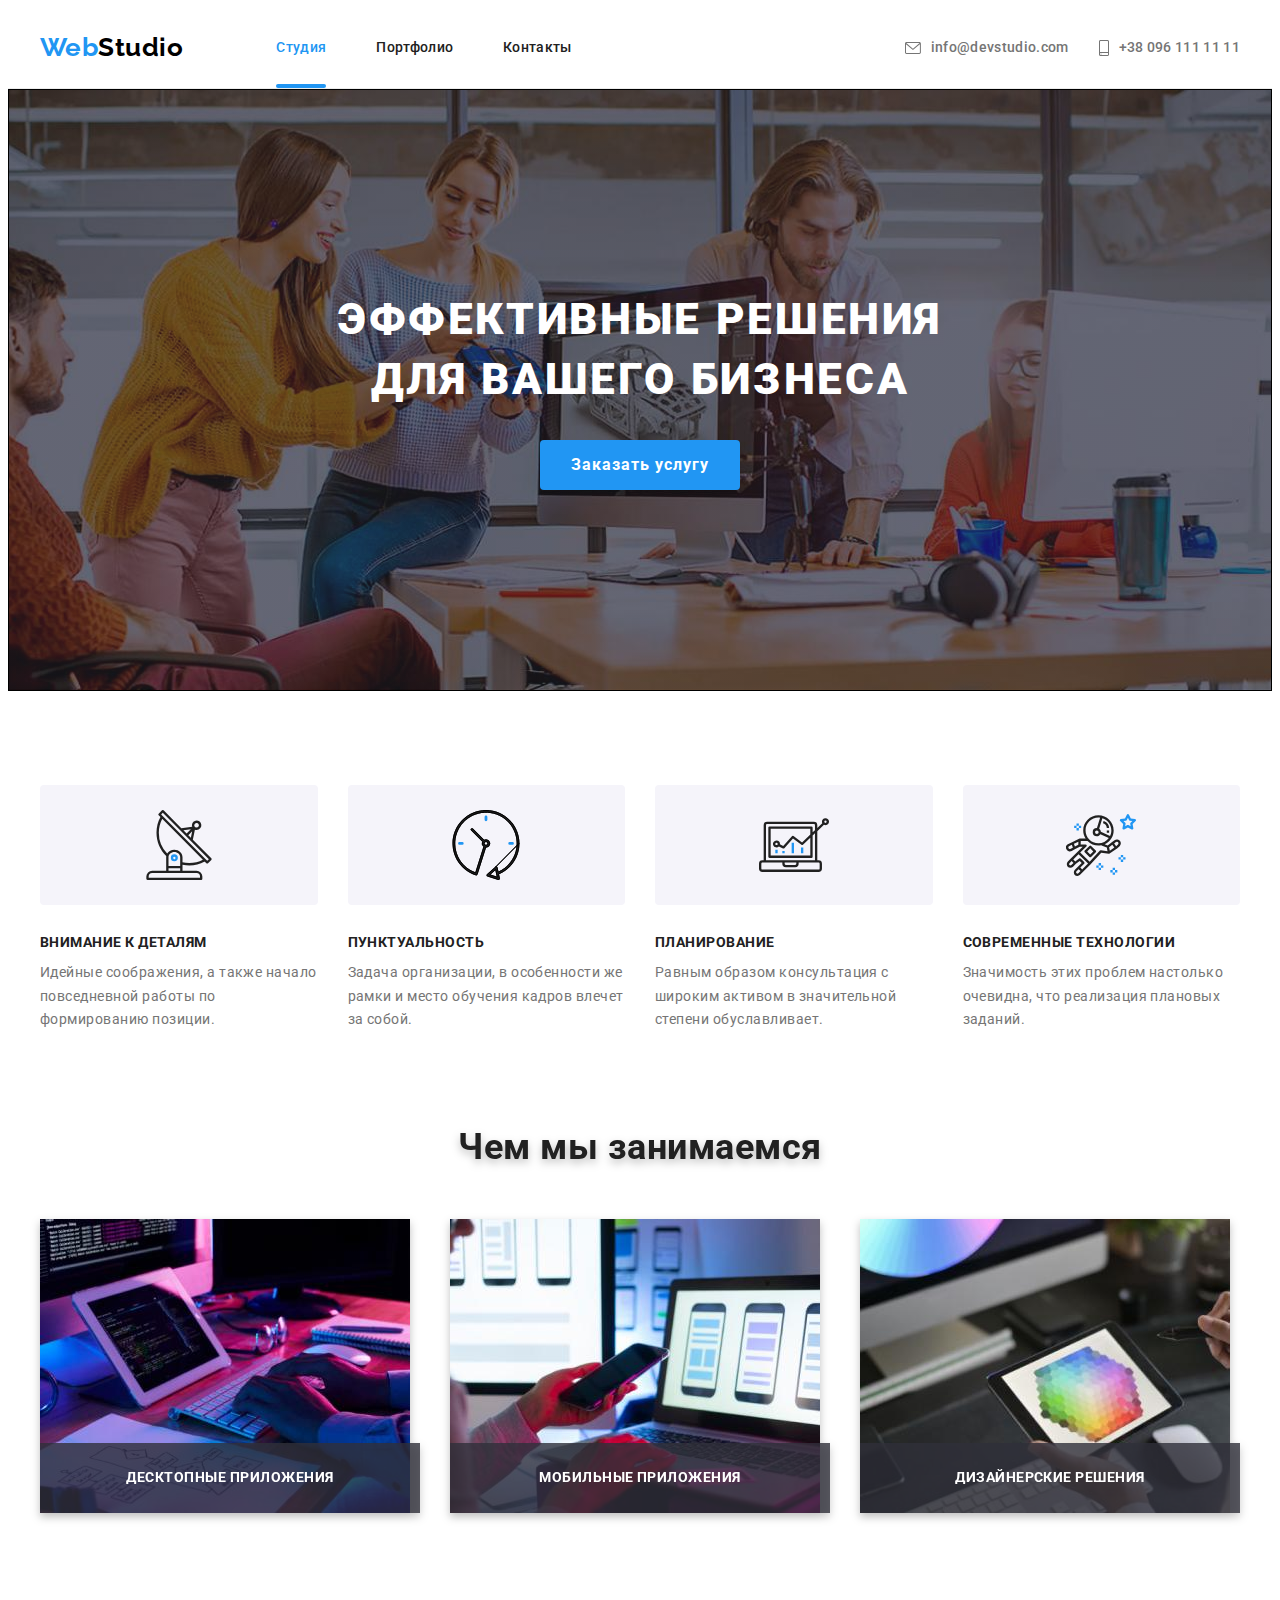
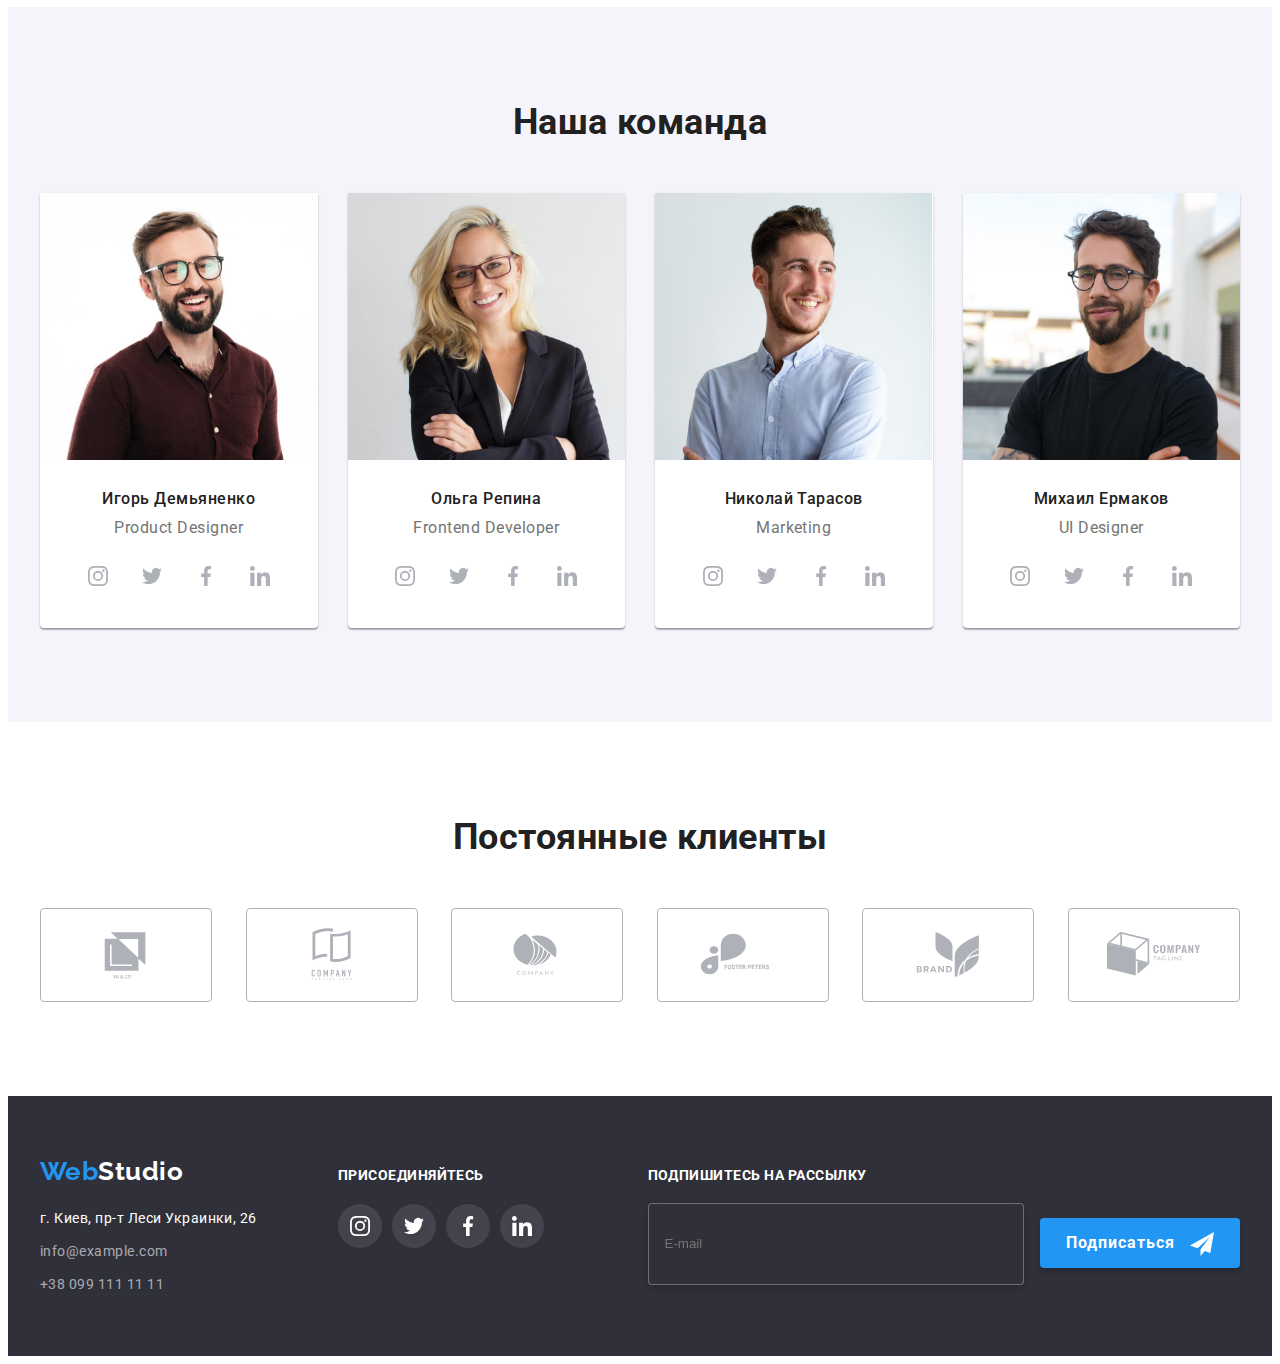
==== commit ff82d859: "Add index html file" ====
--- a/index.html
+++ b/index.html
@@ -20,54 +20,94 @@
       referrerpolicy="no-referrer"
     />
     <link rel="stylesheet" href="./css/main.min.css" />
-  
   </head>
 
-  <body>
+  <body data-menu-body>
     <!--Header section-->
-    <header class="header">
+    <header class="header" data-menu-header>
       <div class="header__container container">
-        <!--Navbar-->
-        <nav class="header__nav">
-          <a class="logo" href="./index.html" lang="en"
+        <!-- Logo -->
+        <a class="logo" href="./index.html" lang="en" data-menu-logo
             >Web<span class="logo__span">Studio</span></a
           >
-
-          <ul class="site-nav">
-            <li class="site-nav__item">
-              <a class="site-nav__link site-nav__link--current" href="./index.html">Студия</a>
-            </li>
-
-            <li class="site-nav__item">
-              <a class="site-nav__link" href="./portfolio.html">Портфолио</a>
-            </li>
-
-            <li class="site-nav__item">
-              <a class="site-nav__link" href="">Контакты</a>
-            </li>
-          </ul>
-        </nav>
-        <!--Header contacts-->
-        <ul class="contacts">
-          <li class="contacts__item">
-            <a class="contacts__link" href="mailto:info@devstudio.com">
-              <svg class="contacts__icon" width="16" height="12">
-                <use href="./images/icons.svg#icon-envelope"></use>
-              </svg>
-              info@devstudio.com
-            </a>
-          </li>
-
-          <li class="contacts__item">
-            <a class="contacts__link" href="tel:+380961111111">
-              <svg class="contacts__icon" width="10" height="16">
-                <use href="./images/icons.svg#icon-smartphone"></use>
-              </svg>
-              +38 096 111 11 11</a
-            >
-          </li>
-        </ul>
-      </div>
+        <!-- menu-btn--is-open -->
+          <button type="button" class="menu-btn" aria-expanded="false" aria-controls="menu-container" data-menu-button>
+            <svg width="40" height="40" aria-label="Переключатель мобильного меню">
+              <use class="icon-cross" href="./images/icons.svg#icon-cross"></use>
+              <use class="icon-menu" href="./images/icons.svg#icon-menu"></use>
+            </svg>
+          </button>
+        
+          <div class="menu-container" id="menu-container" data-menu>
+            <!--Navbar-->
+        <nav class="header__nav">
+            <ul class="site-nav">
+              <li class="site-nav__item">
+                <a class="site-nav__link site-nav__link--current" href="./index.html">Студия</a>
+              </li>
+
+              <li class="site-nav__item">
+                <a class="site-nav__link" href="./portfolio.html">Портфолио</a>
+              </li>
+
+              <li class="site-nav__item">
+                <a class="site-nav__link" href="">Контакты</a>
+              </li>
+            </ul>
+          </nav>
+          <!--Header contacts-->
+          <ul class="contacts">
+            <li class="contacts__item">
+              <a class="contacts__link" href="mailto:info@devstudio.com">
+                <svg class="contacts__icon" width="16" height="12">
+                  <use href="./images/icons.svg#icon-envelope"></use>
+                </svg>
+                info@devstudio.com
+              </a>
+            </li>
+
+            <li class="contacts__item">
+              <a class="contacts__link contacts__link--accent" href="tel:+380961111111">
+                <svg class="contacts__icon" width="10" height="16">
+                  <use href="./images/icons.svg#icon-smartphone"></use>
+                </svg>
+                +38 096 111 11 11</a
+              >
+            </li>
+          </ul>   
+          <!-- Menu networks -->
+          <ul class="menu-networks">
+                  <li class="menu-networks__item">
+                    <a
+                      class="menu-networks__link"
+                      href=""
+                    > Instagram
+                    </a>
+                  </li>
+                  <li class="menu-networks__item">
+                    <a
+                      class="menu-networks__link"
+                      href=""
+                    > Twitter
+                    </a>
+                  </li>
+                  <li class="menu-networks__item">
+                    <a
+                      class="menu-networks__link"
+                      href=""
+                    > Facebook
+                    </a>
+                  </li>
+                  <li class="menu-networks__item">
+                    <a
+                      class="menu-networks__link"
+                      href=""
+                    > Linkedin
+                    </a>
+                  </li>
+                </ul>
+          </div>
+        </div>
     </header>
 
     <!--Main-->
@@ -157,12 +197,15 @@
           <ul class="duties">
             <li class="duties__item">
               <div class="duties__image">
-                <img
-                  src="./images/web_development.jpg"
+                <picture>
+                  <source srcset="./images/duties/development.jpg 1x, ./images/duties/development@2x.jpg 2x"> 
+
+                  <img
+                  src="./images/duties/development.jpg"
                   alt="Десктопные приложения"
-                  width="370"
-                  height="294"
                 />
+                </picture>
+                
                 <div class="duties__meta">
                   <p class="duties__name">Десктопные приложения</p>
                 </div>
@@ -171,12 +214,15 @@
 
             <li class="duties__item">
               <div class="duties__image">
-                <img
-                  src="./images/mobile_application_development.jpg"
+                <picture>
+                  <source srcset="./images/duties/mobapp.jpg 1x, ./images/duties/mobapp@2x.jpg 2x"> 
+
+                  <img
+                  src="./images/duties/mobapp.jpg"
                   alt="Мобильные приложения"
-                  width="370"
-                  height="294"
                 />
+                </picture>
+                
                 <div class="duties__meta">
                   <p class="duties__name">Мобильные приложения</p>
                 </div>
@@ -185,12 +231,15 @@
 
             <li class="duties__item">
               <div class="duties__image">
-                <img
-                  src="./images/ui_design.jpg"
+                <picture>
+                  <source srcset="./images/duties/design.jpg 1x, ./images/duties/design@2x.jpg 2x"> 
+
+                  <img
+                  src="./images/duties/design.jpg"
                   alt="Дизайнерские решения"
-                  width="370"
-                  height="294"
                 />
+                </picture>
+                
                 <div class="duties__meta">
                   <p class="duties__name">Дизайнерские решения</p>
                 </div>
@@ -208,12 +257,18 @@
           <ul class="team">
             <li class="team__item">
               <div class="team-member">
-                <img
-                  src="./images/product_designer.jpg"
+                <picture>
+                  <source media='(min-width: 1200px)' srcset="./images/product/product-desktop.jpg 1x, ./images/product/product-desktop@2x.jpg 2x"> 
+
+                  <source media='(min-width: 768px)' srcset="./images/product/product-tablet.jpg 1x, ./images/product/product-tablet@2x.jpg 2x"> 
+
+                  <source media='(min-width: 320px)' srcset="./images/product/product-mobile.jpg 1x, ./images/product/product-mobile@2x.jpg 2x"> 
+
+                  <img
+                  src="./images/product/product-mobile.jpg"
                   alt="Продуктовый дизайнер"
-                  width="270"
-                  height="260"
                 />
+                </picture>
               </div>
 
               <div class="team-member__meta">
@@ -274,12 +329,18 @@
 
             <li class="team__item">
               <div class="team-member">
-                <img
-                  src="./images/frontend_developer.jpg"
+                <picture>
+                  <source media='(min-width: 1200px)' srcset="./images/frontend/frontend-desktop.jpg 1x, ./images/frontend/frontend-desktop@2x.jpg 2x"> 
+
+                  <source media='(min-width: 768px)' srcset="./images/frontend/frontend-tablet.jpg 1x, ./images/frontend/frontend-tablet@2x.jpg 2x"> 
+
+                  <source media='(min-width: 320px)' srcset="./images/frontend/frontend-mobile.jpg 1x, ./images/frontend/frontend-mobile@2x.jpg 2x"> 
+
+                  <img
+                  src="./images/frontend/frontend-mobile.jpg"
                   alt="Фронтенд разработчик"
-                  width="270"
-                  height="260"
                 />
+                </picture>
               </div>
 
               <div class="team-member__meta">
@@ -340,12 +401,18 @@
 
             <li class="team__item">
               <div class="team-member">
-                <img
-                  src="./images/marketing_specialist.jpg"
+                <picture>
+                  <source media='(min-width: 1200px)' srcset="./images/marketolog/marketing-desktop.jpg 1x, ./images/marketolog/marketing-desktop@2x.jpg 2x"> 
+
+                  <source media='(min-width: 768px)' srcset="./images/marketolog/marketing-tablet.jpg 1x, ./images/marketolog/marketing-tablet@2x.jpg 2x"> 
+
+                  <source media='(min-width: 320px)' srcset="./images/marketolog/marketing-mobile.jpg 1x, ./images/marketolog/marketing-mobile@2x.jpg 2x"> 
+
+                  <img
+                  src="./images/marketolog/marketing-mobile.jpg"
                   alt="Маркетолог"
-                  width="270"
-                  height="260"
                 />
+                </picture>
               </div>
 
               <div class="team-member__meta">
@@ -406,12 +473,18 @@
 
             <li class="team__item">
               <div class="team-member">
-                <img
-                  src="./images/designer.jpg"
+                <picture>
+                  <source media='(min-width: 1200px)' srcset="./images/designer/designer-desktop.jpg 1x, ./images/designer/designer-desktop@2x.jpg 2x"> 
+
+                  <source media='(min-width: 768px)' srcset="./images/designer/designer-tablet.jpg 1x, ./images/designer/designer-tablet@2x.jpg 2x"> 
+
+                  <source media='(min-width: 320px)' srcset="./images/designer/designer-mobile.jpg 1x, ./images/designer/designer-mobile@2x.jpg 2x"> 
+
+                  <img
+                  src="./images/designer/designer-mobile.jpg"
                   alt="Дизайнер"
-                  width="270"
-                  height="260"
                 />
+                </picture>
               </div>
 
               <div class="team-member__meta">
@@ -677,5 +750,6 @@
     </div>
 
     <script src="./js/modal.js"></script>
+    <script src="./js/menu.js"></script>
   </body>
 </html>
--- a/css/main.min.css
+++ b/css/main.min.css
@@ -1,2 +1,2 @@
-body{background-color:#fff;color:#212121;font-family:"Roboto",sans-serif;font-weight:400;font-size:16px;letter-spacing:0.03em}h2,h3,ul,p{margin:0;padding:0}img{display:block;max-width:100%;height:auto}.container,.header__container,.footer__container{width:1200px;padding:0 15px;margin:0 auto}.features,.duties,.team,.clients,.filters,.card-set,.site-nav,.contacts,.networks{list-style-type:none}.address__link,.logo,.footer__logo,.site-nav__link,.site-nav__link--current,.contacts__link{text-decoration:none;cursor:pointer;font-size:14px;-webkit-transition:color 250ms cubic-bezier(0.4, 0, 0.2, 1);transition:color 250ms cubic-bezier(0.4, 0, 0.2, 1)}.address__link:hover,.logo:hover,.footer__logo:hover,.site-nav__link:hover,.site-nav__link--current:hover,.contacts__link:hover,.address__link:focus,.logo:focus,.footer__logo:focus,.site-nav__link:focus,.site-nav__link--current:focus,.contacts__link:focus{color:#2196f3}.btn,.btn--flex,.filters__btn{display:inline-block;background-color:#2196f3;color:#fff;font-family:inherit;font-size:inherit;cursor:pointer;border:1px solid transparent;border-radius:4px}.header{border-bottom:1px solid #ececec}.header__container{display:-webkit-box;display:-ms-flexbox;display:flex;-webkit-box-align:center;-ms-flex-align:center;align-items:center}.header__nav{display:-webkit-box;display:-ms-flexbox;display:flex;-webkit-box-align:center;-ms-flex-align:center;align-items:center}.hero{background-color:#c4c4c4;background-image:-webkit-gradient(linear, left top, right top, from(rgba(47,48,58,0.4)), to(rgba(47,48,58,0.4))),url("../images/background-image.jpg");background-image:linear-gradient(to right, rgba(47,48,58,0.4), rgba(47,48,58,0.4)),url("../images/background-image.jpg");border:1px solid #000000;background-repeat:no-repeat;background-size:cover;background-position:center;height:600px;max-width:1600px;margin:0 auto;color:#fff;text-align:center;padding:200px 0}.hero__title{font-weight:900;font-size:44px;letter-spacing:0.06em;text-transform:uppercase;line-height:1.36;margin-top:0px;margin-bottom:30px}.features{display:-webkit-box;display:-ms-flexbox;display:flex;margin-left:calc(-1 * 30px)}.features__item{-ms-flex-preferred-size:calc(100% / 4 - 30px);flex-basis:calc(100% / 4 - 30px);margin-left:30px}.features__icon{display:-webkit-box;display:-ms-flexbox;display:flex;-webkit-box-align:center;-ms-flex-align:center;align-items:center;-webkit-box-pack:center;-ms-flex-pack:center;justify-content:center;height:120px;background-color:#f5f4fa;border-radius:4px;margin-bottom:30px}.features__title{text-transform:uppercase;font-weight:700;font-size:14px;line-height:1.14;margin-bottom:10px}.features__text{color:#757575;font-weight:400;font-size:14px;line-height:1.71;margin-top:0}.duties{display:-webkit-box;display:-ms-flexbox;display:flex;margin-left:calc(-1 * 30px)}.duties__item{-ms-flex-preferred-size:calc(100% / 3 - 30px);flex-basis:calc(100% / 3 - 30px);margin-left:30px}.duties__image{position:relative;-webkit-filter:drop-shadow(0px 4px 4px rgba(0,0,0,0.25));filter:drop-shadow(0px 4px 4px rgba(0,0,0,0.25))}.duties__meta{display:-webkit-box;display:-ms-flexbox;display:flex;-webkit-box-align:center;-ms-flex-align:center;align-items:center;-webkit-box-pack:center;-ms-flex-pack:center;justify-content:center;position:absolute;width:100%;height:70px;bottom:0;background-color:rgba(47,48,58,0.8);color:#fff}.duties__name{text-transform:uppercase;font-weight:700;font-size:14px;line-height:1.17}.team{display:-webkit-box;display:-ms-flexbox;display:flex;margin-left:calc(-1 * 30px)}.team__item{-ms-flex-preferred-size:calc(100% / 4 - 30px);flex-basis:calc(100% / 4 - 30px);margin-left:30px;background-color:#fff;-webkit-box-shadow:0px 1px 3px rgba(0,0,0,0.12),0px 1px 1px rgba(0,0,0,0.14),0px 2px 1px rgba(0,0,0,0.2);box-shadow:0px 1px 3px rgba(0,0,0,0.12),0px 1px 1px rgba(0,0,0,0.14),0px 2px 1px rgba(0,0,0,0.2);border-radius:0px 0px 4px 4px}.team-member__meta{padding:30px 32px;text-align:center}.team-member__name{font-weight:500;font-size:16px;line-height:1.18;margin-bottom:10px}.team-member__position{color:#757575;line-height:1.18;margin-top:0;margin-bottom:16px}.clients{display:-webkit-box;display:-ms-flexbox;display:flex;-webkit-box-pack:justify;-ms-flex-pack:justify;justify-content:space-between}.clients__link{display:-webkit-box;display:-ms-flexbox;display:flex;-webkit-box-align:center;-ms-flex-align:center;align-items:center;-webkit-box-pack:center;-ms-flex-pack:center;justify-content:center;width:170px;height:92px;border:1px solid #afb1b8;border-radius:4px;color:#afb1b8;-webkit-transition:border-color 250ms cubic-bezier(0.4, 0, 0.2, 1);transition:border-color 250ms cubic-bezier(0.4, 0, 0.2, 1)}.clients__link:hover,.clients__link:focus{border-color:#2196f3}.clients__icon{fill:currentColor;-webkit-transition:fill 250ms cubic-bezier(0.4, 0, 0.2, 1);transition:fill 250ms cubic-bezier(0.4, 0, 0.2, 1)}.clients__link:hover .clients__icon,.clients__link:focus .clients__icon{fill:#2196f3}.footer{background-color:#2f303a;color:#fff;padding:60px 0}.footer__container{display:-webkit-box;display:-ms-flexbox;display:flex;-webkit-box-align:baseline;-ms-flex-align:baseline;align-items:baseline}.footer__address{margin-right:70px}.address{font-size:14px;line-height:1.71;font-style:normal}.address__link{display:block;color:rgba(255,255,255,0.6);margin-top:9px}.appeal-container{display:-webkit-box;display:-ms-flexbox;display:flex;-webkit-box-orient:vertical;-webkit-box-direction:normal;-ms-flex-direction:column;flex-direction:column;-ms-flex-line-pack:justify;align-content:space-between;width:206px;margin-right:93px}.appeal-container__title{display:inline-block;text-transform:uppercase;line-height:1.14;font-size:14px;margin-bottom:20px}.footer-form__label{display:block;text-transform:uppercase;line-height:1.14;font-weight:700;font-size:14px}.footer-form__input{display:inline-block;line-height:1.25;width:358px;height:50px;padding:15px 0px 15px 16px;margin-right:12px;border:1px solid rgba(255,255,255,0.3);-webkit-filter:drop-shadow(0px 4px 4px rgba(0,0,0,0.15));filter:drop-shadow(0px 4px 4px rgba(0,0,0,0.15));border-radius:4px;background-color:#2f303a;color:rgba(255,255,255,0.6);-webkit-transition:border 250ms cubic-bezier(0.4, 0, 0.2, 1);transition:border 250ms cubic-bezier(0.4, 0, 0.2, 1)}.footer-form__input:focus,.footer-form__input:hover{border:1px solid #2196f3}.filters{display:-webkit-box;display:-ms-flexbox;display:flex;margin-bottom:50px;-webkit-box-pack:center;-ms-flex-pack:center;justify-content:center}.filters__item:not(:last-child){margin-right:8px}.card-set{display:-webkit-box;display:-ms-flexbox;display:flex;-ms-flex-wrap:wrap;flex-wrap:wrap;margin-left:calc(-1 * 30px);margin-top:calc(-1 * 30px)}.card-set__item{-ms-flex-preferred-size:calc(100% / 3 - 30px);flex-basis:calc(100% / 3 - 30px);margin-left:30px;margin-top:30px;-webkit-transition-property:border, -webkit-box-shadow;transition-property:border, -webkit-box-shadow;transition-property:box-shadow, border;transition-property:box-shadow, border, -webkit-box-shadow;-webkit-transition-timing-function:cubic-bezier(0.4, 0, 0.2, 1);transition-timing-function:cubic-bezier(0.4, 0, 0.2, 1);-webkit-transition-duration:250ms;transition-duration:250ms}.card-set__item:hover,.card-set__item:focus{border:1px solid #eee;-webkit-box-sizing:border-box;box-sizing:border-box;-webkit-box-shadow:0px 1px 1px rgba(0,0,0,0.12),0px 4px 4px rgba(0,0,0,0.06),1px 4px 6px rgba(0,0,0,0.16);box-shadow:0px 1px 1px rgba(0,0,0,0.12),0px 4px 4px rgba(0,0,0,0.06),1px 4px 6px rgba(0,0,0,0.16)}.card-set__link{text-decoration:none}.card__thumb{position:relative;display:-webkit-box;display:-ms-flexbox;display:flex;overflow:hidden}.card__overlay{display:block;font-size:18px;line-height:1.55;position:absolute;padding:63px 24px;width:100%;height:100%;background-color:rgba(33,150,243,0.9);color:#fff;-webkit-transform:translateY(100%);transform:translateY(100%);-webkit-transition:-webkit-transform 250ms cubic-bezier(0.4, 0, 0.2, 1);transition:-webkit-transform 250ms cubic-bezier(0.4, 0, 0.2, 1);transition:transform 250ms cubic-bezier(0.4, 0, 0.2, 1);transition:transform 250ms cubic-bezier(0.4, 0, 0.2, 1), -webkit-transform 250ms cubic-bezier(0.4, 0, 0.2, 1)}.card-set__link:hover .card__overlay,.card-set__link:focus .card__overlay{-webkit-transform:translateY(0);transform:translateY(0)}.card__meta{padding:20px 24px;border:1px solid #eee;border-top:none}.card__project-name{color:#212121;font-size:18px;line-height:2;font-weight:700;letter-spacing:0.06em;margin-bottom:4px}.card__project-type{color:#757575;line-height:1.87}.logo,.footer__logo{display:inline-block;color:#2196f3;font-family:"Raleway",sans-serif;font-weight:700;font-size:26px;line-height:1.19;padding-top:24px;padding-bottom:25px;margin-right:93px}.logo__span{color:#000000}.logo__span--white{color:#fff}.footer__logo{padding:0;margin:0 0 20px}.site-nav{display:-webkit-box;display:-ms-flexbox;display:flex;letter-spacing:0.02em;font-weight:500;line-height:1.14}.site-nav__link,.site-nav__link--current{display:-webkit-box;display:-ms-flexbox;display:flex;padding:32px 0;color:inherit;text-transform:capitalize}.site-nav__link--current{color:#2196f3}.site-nav__link--current::after{content:"";position:absolute;width:100%;height:4px;border-radius:2px;background-color:#2196f3;top:76px}.site-nav__item{position:relative;margin-left:50px}.site-nav__item:first-child{margin-left:0}.contacts{display:-webkit-box;display:-ms-flexbox;display:flex;letter-spacing:0.02em;font-weight:500;line-height:1.14;margin-left:auto}.contacts__link{display:-webkit-box;display:-ms-flexbox;display:flex;-webkit-box-align:center;-ms-flex-align:center;align-items:center;padding:32px 0;color:#757575}.contacts__item{display:-webkit-box;display:-ms-flexbox;display:flex;-webkit-box-align:center;-ms-flex-align:center;align-items:center;margin-left:30px}.contacts__icon{margin-right:10px;fill:currentColor}.section,.section--nopadding,.section--withbg{padding-top:94px;padding-bottom:94px}.section--nopadding{padding-top:0}.section--withbg{background-color:#f5f4fa}.section__title,.section__title--shadow{font-weight:700;font-size:36px;line-height:1.17;text-align:center;margin-bottom:50px}.section__title--hidden{display:none}.section__title--shadow{-webkit-filter:drop-shadow(0px 4px 4px rgba(0,0,0,0.25));filter:drop-shadow(0px 4px 4px rgba(0,0,0,0.25))}.btn,.btn--flex{font-weight:700;line-height:1.875;text-align:center;letter-spacing:0.06em;-webkit-box-shadow:0px 4px 4px rgba(0,0,0,0.15);box-shadow:0px 4px 4px rgba(0,0,0,0.15);min-width:200px;height:50px;-webkit-transition:background-color 250ms cubic-bezier(0.4, 0, 0.2, 1);transition:background-color 250ms cubic-bezier(0.4, 0, 0.2, 1)}.btn:hover,.btn--flex:hover,.btn:focus,.btn--flex:focus{background-color:#188ce8}.btn__icon{margin-left:10px;vertical-align:middle;fill:#fff}.btn--flex{display:-webkit-box;display:-ms-flexbox;display:flex;-webkit-box-align:center;-ms-flex-align:center;align-items:center;-webkit-box-pack:center;-ms-flex-pack:center;justify-content:center;margin-left:auto;margin-right:auto}.close-modal-btn{display:-webkit-box;display:-ms-flexbox;display:flex;-webkit-box-align:center;-ms-flex-align:center;align-items:center;-webkit-box-pack:center;-ms-flex-pack:center;justify-content:center;position:absolute;top:8px;right:8px;width:30px;height:30px;background:#fff;border:1px solid rgba(0,0,0,0.1);border-radius:50%;cursor:pointer}.close-modal-btn__icon{fill:#212121;-webkit-transition:fill 250ms cubic-bezier(0.4, 0, 0.2, 1);transition:fill 250ms cubic-bezier(0.4, 0, 0.2, 1)}.close-modal-btn:hover .close-modal-btn__icon,.close-modal-btn:focus .close-modal-btn__icon{fill:#2196f3}.filters__btn{font-weight:500;text-align:center;letter-spacing:inherit;color:inherit;line-height:1.62;background-color:#f5f4fa;padding:6px 22px;border:transparent;-webkit-transition-property:background-color, color, -webkit-box-shadow;transition-property:background-color, color, -webkit-box-shadow;transition-property:background-color, color, box-shadow;transition-property:background-color, color, box-shadow, -webkit-box-shadow;-webkit-transition-timing-function:cubic-bezier(0.4, 0, 0.2, 1);transition-timing-function:cubic-bezier(0.4, 0, 0.2, 1);-webkit-transition-duration:250ms;transition-duration:250ms}.filters__btn:hover,.filters__btn:focus{background-color:#2196f3;color:#fff;-webkit-box-shadow:0px 3px 1px rgba(0,0,0,0.1),0px 1px 2px rgba(0,0,0,0.08),0px 2px 2px rgba(0,0,0,0.12);box-shadow:0px 3px 1px rgba(0,0,0,0.1),0px 1px 2px rgba(0,0,0,0.08),0px 2px 2px rgba(0,0,0,0.12)}.networks{display:-webkit-box;display:-ms-flexbox;display:flex;-webkit-box-pack:justify;-ms-flex-pack:justify;justify-content:space-between}.networks__item,.networks__item--shadow{border-radius:50%}.networks__item--shadow{background-color:rgba(255,255,255,0.1);-webkit-filter:drop-shadow(0px 4px 4px rgba(0,0,0,0.25));filter:drop-shadow(0px 4px 4px rgba(0,0,0,0.25))}.networks__link{display:-webkit-box;display:-ms-flexbox;display:flex;-webkit-box-align:center;-ms-flex-align:center;align-items:center;-webkit-box-pack:center;-ms-flex-pack:center;justify-content:center;height:44px;width:44px;color:#afb1b8;border-radius:50%;-webkit-transition:background-color 250ms cubic-bezier(0.4, 0, 0.2, 1);transition:background-color 250ms cubic-bezier(0.4, 0, 0.2, 1)}.networks__link:hover,.networks__link:focus{background-color:#2196f3}.networks__icon,.networks__icon--white{fill:currentColor;-webkit-transition:fill 250ms cubic-bezier(0.4, 0, 0.2, 1);transition:fill 250ms cubic-bezier(0.4, 0, 0.2, 1)}.networks__icon--white{fill:#fff}.networks__link:hover .networks__icon,.networks__link:hover .networks__icon--white,.networks__link:focus .networks__icon,.networks__link:focus .networks__icon--white{fill:#fff}.backdrop{position:fixed;top:0;left:0;width:100%;height:100%;background:rgba(0,0,0,0.2);visibility:visible;opacity:1;-webkit-transition:visibility 250ms cubic-bezier(0.4, 0, 0.2, 1),opacity 250ms cubic-bezier(0.4, 0, 0.2, 1);transition:visibility 250ms cubic-bezier(0.4, 0, 0.2, 1),opacity 250ms cubic-bezier(0.4, 0, 0.2, 1)}.backdrop--is-hidden{opacity:0;pointer-events:none;visibility:hidden}.backdrop--is-hidden .modal{-webkit-transform:translate(-50%, -50%) scale(0);transform:translate(-50%, -50%) scale(0);opacity:0}.modal{position:absolute;top:50%;left:50%;width:528px;min-height:581px;padding:40px;background:#fff;-webkit-box-shadow:0px 1px 3px rgba(0,0,0,0.12),0px 1px 1px rgba(0,0,0,0.14),0px 2px 1px rgba(0,0,0,0.2);box-shadow:0px 1px 3px rgba(0,0,0,0.12),0px 1px 1px rgba(0,0,0,0.14),0px 2px 1px rgba(0,0,0,0.2);border-radius:4px;-webkit-transform:translate(-50%, -50%) scale(1);transform:translate(-50%, -50%) scale(1);opacity:1;-webkit-transition:opacity 250ms cubic-bezier(0.4, 0, 0.2, 1),-webkit-transform 250ms cubic-bezier(0.4, 0, 0.2, 1);transition:opacity 250ms cubic-bezier(0.4, 0, 0.2, 1),-webkit-transform 250ms cubic-bezier(0.4, 0, 0.2, 1);transition:transform 250ms cubic-bezier(0.4, 0, 0.2, 1),opacity 250ms cubic-bezier(0.4, 0, 0.2, 1);transition:transform 250ms cubic-bezier(0.4, 0, 0.2, 1),opacity 250ms cubic-bezier(0.4, 0, 0.2, 1),-webkit-transform 250ms cubic-bezier(0.4, 0, 0.2, 1)}.modal__title{font-weight:700;font-size:20px;margin-bottom:12px;letter-spacing:0.03em;line-height:1.15;color:#212121}.modal-form{margin-top:12px}.modal-form__input,.modal-form__textarea{height:40px;width:100%;margin-top:4px;padding:0 10px 0 42px;border:1px solid rgba(33,33,33,0.2);border-radius:4px;cursor:pointer;color:#212121;-webkit-transition:border 250ms cubic-bezier(0.4, 0, 0.2, 1);transition:border 250ms cubic-bezier(0.4, 0, 0.2, 1)}.modal-form__input:focus,.modal-form__textarea:focus,.modal-form__input:hover,.modal-form__textarea:hover{outline:transparent;border:1px solid #2196f3}.modal-form__box{display:block;font-size:12px;margin-bottom:10px;line-height:1.17;letter-spacing:0.01em;color:#757575;position:relative}.modal-form__icon{display:block;position:absolute;top:50%;left:12px;fill:#212121;-webkit-transition:fill 250ms cubic-bezier(0.4, 0, 0.2, 1);transition:fill 250ms cubic-bezier(0.4, 0, 0.2, 1)}.modal-form__input:focus+.modal-form__icon,.modal-form__textarea:focus+.modal-form__icon,.modal-form__input:hover+.modal-form__icon,.modal-form__textarea:hover+.modal-form__icon{fill:#2196f3}.modal-form__textarea{font-family:inherit;height:120px;resize:none;padding:12px 16px}.modal-form__textarea::-webkit-input-placeholder{color:rgba(117,117,117,0.5);font-size:12px;line-height:1.17;letter-spacing:0.01em}.modal-form__textarea:-ms-input-placeholder{color:rgba(117,117,117,0.5);font-size:12px;line-height:1.17;letter-spacing:0.01em}.modal-form__textarea::-ms-input-placeholder{color:rgba(117,117,117,0.5);font-size:12px;line-height:1.17;letter-spacing:0.01em}.modal-form__textarea::placeholder{color:rgba(117,117,117,0.5);font-size:12px;line-height:1.17;letter-spacing:0.01em}.modal-form__policy-box{width:100%;display:-webkit-inline-box;display:-ms-inline-flexbox;display:inline-flex;-webkit-box-align:center;-ms-flex-align:center;align-items:center;-webkit-box-pack:center;-ms-flex-pack:center;justify-content:center;margin-top:8px;margin-bottom:30px;font-size:14px;line-height:1.71;letter-spacing:0.03em;color:#757575;-webkit-filter:drop-shadow(0px 4px 4px rgba(0,0,0,0.25));filter:drop-shadow(0px 4px 4px rgba(0,0,0,0.25))}.modal-form__checkbox{position:absolute;margin-right:8px;width:1px;height:1px;border:0;padding:0;clip:rect(0 0 0 0);overflow:hidden}.modal-form__checkbox-icon{display:-webkit-box;display:-ms-flexbox;display:flex;-webkit-box-align:center;-ms-flex-align:center;align-items:center;-webkit-box-pack:center;-ms-flex-pack:center;justify-content:center;width:16px;height:15px;border:2px solid #212121;border-radius:2px;margin-right:7px;fill:transparent}.modal-form__checkbox:checked+.modal-form__checkbox-icon{background-color:#2196f3;border:2px solid #2196f3;border-radius:2px}.modal-form__checkbox:checked+.modal-form__checkbox-icon{fill:#fff}.modal-form__agreement-link{color:#2196f3}
+body{background-color:#fff;color:#212121;font-family:"Roboto",sans-serif;font-weight:400;font-size:16px;letter-spacing:0.03em}body.modal-open{overflow:hidden}@media screen and (max-width: 767px){body.is-open{overflow:hidden}}h2,h3,ul,p{margin:0;padding:0}img{display:block;max-width:100%}.container,.header__container,.footer__container,.menu-container{padding:0 15px;margin:0 auto}@media screen and (min-width: 480px){.container,.header__container,.footer__container,.menu-container{width:480px}}@media screen and (min-width: 768px){.container,.header__container,.footer__container,.menu-container{width:768px}}@media screen and (min-width: 1200px){.container,.header__container,.footer__container,.menu-container{width:1200px}}.features,.duties,.team,.clients,.filters,.card-set,.site-nav,.contacts,.networks,.menu-networks{list-style-type:none}.address__link,.logo,.footer__logo,.site-nav__link,.site-nav__link--current,.contacts__link{text-decoration:none;cursor:pointer;font-size:14px;-webkit-transition:color 250ms cubic-bezier(0.4, 0, 0.2, 1);transition:color 250ms cubic-bezier(0.4, 0, 0.2, 1)}.address__link:hover,.logo:hover,.footer__logo:hover,.site-nav__link:hover,.site-nav__link--current:hover,.contacts__link:hover,.address__link:focus,.logo:focus,.footer__logo:focus,.site-nav__link:focus,.site-nav__link--current:focus,.contacts__link:focus{color:#2196f3}.btn,.btn--flex,.filters__btn{display:inline-block;background-color:#2196f3;color:#fff;font-family:inherit;font-size:inherit;cursor:pointer;border:1px solid transparent;border-radius:4px}.header{border-bottom:1px solid #ececec}@media screen and (max-width: 767px){.header.is-open{border:none}}.header__container{display:-webkit-box;display:-ms-flexbox;display:flex;-webkit-box-align:center;-ms-flex-align:center;align-items:center;-webkit-box-pack:justify;-ms-flex-pack:justify;justify-content:space-between;position:relative}@media screen and (max-width: 767px){.header__container{height:60px}}@media screen and (max-width: 767px){.header__container.is-open{height:48px}}.header__nav{display:-webkit-box;display:-ms-flexbox;display:flex;-webkit-box-align:center;-ms-flex-align:center;align-items:center}.hero{background-color:#c4c4c4;border:1px solid #000000;background-repeat:no-repeat;background-size:cover;background-position:center;height:auto;margin:0 auto;color:#fff;text-align:center;padding:118px 0}@media screen and (min-width: 320px){.hero{max-width:480px;background-image:-webkit-gradient(linear, left top, right top, from(rgba(47,48,58,0.4)), to(rgba(47,48,58,0.4))),url("../images/hero/bg-mobile.jpg");background-image:linear-gradient(to right, rgba(47,48,58,0.4), rgba(47,48,58,0.4)),url("../images/hero/bg-mobile.jpg")}}@media screen and (min-width: 320px) and (min-device-pixel-ratio: 2), screen and (min-width: 320px) and (-webkit-min-device-pixel-ratio: 2), screen and (min-width: 320px) and (min-resolution: 192dpi), screen and (min-width: 320px) and (min-resolution: 2dppx){.hero{background-image:-webkit-gradient(linear, left top, right top, from(rgba(47,48,58,0.4)), to(rgba(47,48,58,0.4))),url("../images/hero/bg-mobile@2x.jpg");background-image:linear-gradient(to right, rgba(47,48,58,0.4), rgba(47,48,58,0.4)),url("../images/hero/bg-mobile@2x.jpg")}}@media screen and (min-width: 320px) and (max-width: 388px){.hero{padding:80px 0}}@media screen and (min-width: 768px){.hero{max-width:768px;background-image:-webkit-gradient(linear, left top, right top, from(rgba(47,48,58,0.4)), to(rgba(47,48,58,0.4))),url("../images/hero/bg-tablet.jpg");background-image:linear-gradient(to right, rgba(47,48,58,0.4), rgba(47,48,58,0.4)),url("../images/hero/bg-tablet.jpg")}}@media screen and (min-width: 768px) and (min-device-pixel-ratio: 2), screen and (min-width: 768px) and (-webkit-min-device-pixel-ratio: 2), screen and (min-width: 768px) and (min-resolution: 192dpi), screen and (min-width: 768px) and (min-resolution: 2dppx){.hero{background-image:-webkit-gradient(linear, left top, right top, from(rgba(47,48,58,0.4)), to(rgba(47,48,58,0.4))),url("../images/hero/bg-tablet@2x.jpg");background-image:linear-gradient(to right, rgba(47,48,58,0.4), rgba(47,48,58,0.4)),url("../images/hero/bg-tablet@2x.jpg")}}@media screen and (min-width: 1200px){.hero{max-width:1600px;padding:200px 0;background-image:-webkit-gradient(linear, left top, right top, from(rgba(47,48,58,0.4)), to(rgba(47,48,58,0.4))),url("../images/hero/bg-desktop.jpg");background-image:linear-gradient(to right, rgba(47,48,58,0.4), rgba(47,48,58,0.4)),url("../images/hero/bg-desktop.jpg")}}@media screen and (min-width: 1200px) and (min-device-pixel-ratio: 2), screen and (min-width: 1200px) and (-webkit-min-device-pixel-ratio: 2), screen and (min-width: 1200px) and (min-resolution: 192dpi), screen and (min-width: 1200px) and (min-resolution: 2dppx){.hero{background-image:-webkit-gradient(linear, left top, right top, from(rgba(47,48,58,0.4)), to(rgba(47,48,58,0.4))),url("../images/hero/bg-desktop@2x.jpg");background-image:linear-gradient(to right, rgba(47,48,58,0.4), rgba(47,48,58,0.4)),url("../images/hero/bg-desktop@2x.jpg")}}.hero__title{font-weight:900;font-size:44px;letter-spacing:0.06em;text-transform:uppercase;line-height:1.36;margin-top:0px;margin-bottom:30px}@media screen and (max-width: 1199px){.hero__title{font-weight:900;font-size:26px;line-height:1.61}}.features{display:-webkit-box;display:-ms-flexbox;display:flex;-webkit-box-orient:vertical;-webkit-box-direction:normal;-ms-flex-direction:column;flex-direction:column}@media screen and (min-width: 768px){.features{-webkit-box-orient:horizontal;-webkit-box-direction:normal;-ms-flex-direction:row;flex-direction:row;-ms-flex-wrap:wrap;flex-wrap:wrap;-webkit-box-pack:justify;-ms-flex-pack:justify;justify-content:space-between;margin-bottom:calc(-1 * 30px)}}@media screen and (min-width: 1200px){.features{margin-left:calc(-1 * 30px);margin-bottom:calc(-1 * 30px)}}.features__item{width:100%}@media screen and (min-width: 768px){.features__item{-ms-flex-preferred-size:calc(100% / 2 - 30px/ 2);flex-basis:calc(100% / 2 - 30px/ 2);margin-bottom:30px}}@media screen and (min-width: 1200px){.features__item{-ms-flex-preferred-size:calc(100% / 4 - 30px);flex-basis:calc(100% / 4 - 30px);margin-left:30px}}@media screen and (max-width: 767px){.features__item:not(:last-child){margin-bottom:30px}}.features__icon{display:-webkit-box;display:-ms-flexbox;display:flex;-webkit-box-align:center;-ms-flex-align:center;align-items:center;-webkit-box-pack:center;-ms-flex-pack:center;justify-content:center;height:120px;background-color:#f5f4fa;border-radius:4px;margin-bottom:30px}.features__title{text-transform:uppercase;font-weight:700;font-size:14px;line-height:1.14;margin-bottom:10px}@media screen and (max-width: 767px){.features__title{text-align:center}}.features__text{color:#757575;font-weight:400;font-size:14px;line-height:1.71;margin-top:0}.duties{display:-webkit-box;display:-ms-flexbox;display:flex;margin-left:calc(-1 * 30px)}.duties__item{-ms-flex-preferred-size:calc(100% / 3 - 30px);flex-basis:calc(100% / 3 - 30px);margin-left:30px}.duties__image{position:relative;-webkit-filter:drop-shadow(0px 4px 4px rgba(0,0,0,0.25));filter:drop-shadow(0px 4px 4px rgba(0,0,0,0.25))}.duties__meta{display:-webkit-box;display:-ms-flexbox;display:flex;-webkit-box-align:center;-ms-flex-align:center;align-items:center;-webkit-box-pack:center;-ms-flex-pack:center;justify-content:center;position:absolute;width:100%;height:70px;bottom:0;background-color:rgba(47,48,58,0.8);color:#fff}.duties__name{text-transform:uppercase;font-weight:700;font-size:14px;line-height:1.17}@media screen and (min-width: 480px){.team{display:-webkit-box;display:-ms-flexbox;display:flex;-webkit-box-orient:vertical;-webkit-box-direction:normal;-ms-flex-direction:column;flex-direction:column}}@media screen and (min-width: 768px){.team{-webkit-box-orient:horizontal;-webkit-box-direction:normal;-ms-flex-direction:row;flex-direction:row;-ms-flex-wrap:wrap;flex-wrap:wrap;-webkit-box-pack:justify;-ms-flex-pack:justify;justify-content:space-between;margin-bottom:calc(-1 * 30px)}}@media screen and (min-width: 1200px){.team{margin-left:calc(-1 * 30px);margin-bottom:calc(-1 * 30px)}}.team__item{background-color:#fff;-webkit-box-shadow:0px 1px 3px rgba(0,0,0,0.12),0px 1px 1px rgba(0,0,0,0.14),0px 2px 1px rgba(0,0,0,0.2);box-shadow:0px 1px 3px rgba(0,0,0,0.12),0px 1px 1px rgba(0,0,0,0.14),0px 2px 1px rgba(0,0,0,0.2);border-radius:0px 0px 4px 4px}@media screen and (min-width: 480px){.team__item{width:100%}}@media screen and (min-width: 768px){.team__item{-ms-flex-preferred-size:calc(100% / 2 - 30px);flex-basis:calc(100% / 2 - 30px);margin-bottom:30px}}@media screen and (min-width: 1200px){.team__item{-ms-flex-preferred-size:calc(100% / 4 - 30px);flex-basis:calc(100% / 4 - 30px);margin-left:30px}}@media screen and (max-width: 767px){.team__item:not(:last-child){margin-bottom:30px}}.team-member__meta{padding:30px 32px 24px;text-align:center}@media screen and (min-width: 1200px){.team-member__meta{padding:30px 32px}}.team-member__name{font-weight:500;font-size:16px;line-height:1.18;margin-bottom:10px}.team-member__position{color:#757575;line-height:1.18;margin-top:0;margin-bottom:16px}.clients{display:-webkit-box;display:-ms-flexbox;display:flex;-webkit-box-orient:vertical;-webkit-box-direction:normal;-ms-flex-direction:column;flex-direction:column;-webkit-box-align:center;-ms-flex-align:center;align-items:center;margin:calc(-1 * 30px / 2)}@media screen and (min-width: 320px){.clients{-webkit-box-orient:horizontal;-webkit-box-direction:normal;-ms-flex-direction:row;flex-direction:row;-ms-flex-wrap:wrap;flex-wrap:wrap;-webkit-box-pack:justify;-ms-flex-pack:justify;justify-content:space-between}}@media screen and (min-width: 1200px){.clients{-ms-flex-wrap:nowrap;flex-wrap:nowrap}}.clients__item{margin:15px;-ms-flex-preferred-size:calc((100% - 2 * 30px) / 2);flex-basis:calc((100% - 2 * 30px) / 2)}@media screen and (min-width: 768px){.clients__item{-ms-flex-preferred-size:calc((100% - 4 * 30px) / 3);flex-basis:calc((100% - 4 * 30px) / 3)}}@media screen and (min-width: 1200px){.clients__item{-ms-flex-preferred-size:auto;flex-basis:auto}}.clients__link{display:-webkit-box;display:-ms-flexbox;display:flex;-webkit-box-align:center;-ms-flex-align:center;align-items:center;-webkit-box-pack:center;-ms-flex-pack:center;justify-content:center;height:92px;border:1px solid #afb1b8;border-radius:4px;color:#afb1b8;-webkit-transition:border-color 250ms cubic-bezier(0.4, 0, 0.2, 1);transition:border-color 250ms cubic-bezier(0.4, 0, 0.2, 1);width:100%}.clients__link:hover,.clients__link:focus{border-color:#2196f3}@media screen and (min-width: 1200px){.clients__link{width:170px}}.clients__icon{fill:currentColor;-webkit-transition:fill 250ms cubic-bezier(0.4, 0, 0.2, 1);transition:fill 250ms cubic-bezier(0.4, 0, 0.2, 1)}.clients__link:hover .clients__icon,.clients__link:focus .clients__icon{fill:#2196f3}.footer{background-color:#2f303a;color:#fff;padding:60px 0}.footer__container{-webkit-box-align:center;-ms-flex-align:center;align-items:center}@media screen and (min-width: 768px){.footer__container{display:-webkit-box;display:-ms-flexbox;display:flex;-webkit-box-align:baseline;-ms-flex-align:baseline;align-items:baseline;-webkit-box-orient:horizontal;-webkit-box-direction:normal;-ms-flex-direction:row;flex-direction:row;-ms-flex-wrap:wrap;flex-wrap:wrap;-webkit-box-pack:justify;-ms-flex-pack:justify;justify-content:space-between;padding-left:76px;padding-right:89px}}@media screen and (min-width: 1200px){.footer__container{-webkit-box-orient:horizontal;-webkit-box-direction:normal;-ms-flex-direction:row;flex-direction:row;-ms-flex-wrap:nowrap;flex-wrap:nowrap;padding-left:15px;padding-right:15px}}.footer__address{text-align:center;margin-bottom:60px}@media screen and (min-width: 1200px){.footer__address{margin-right:70px;text-align:left;margin-bottom:0}}.address{font-size:14px;line-height:1.71;font-style:normal}.address__link{display:block;color:rgba(255,255,255,0.6);margin-top:9px}.appeal-container{display:-webkit-box;display:-ms-flexbox;display:flex;-webkit-box-orient:vertical;-webkit-box-direction:normal;-ms-flex-direction:column;flex-direction:column;-ms-flex-line-pack:justify;align-content:space-between;width:206px;margin:0 auto;text-align:center;margin-bottom:60px}@media screen and (min-width: 768px){.appeal-container{-ms-flex-line-pack:end;align-content:flex-end;margin:0}}@media screen and (min-width: 1200px){.appeal-container{margin-right:93px;text-align:left;margin-bottom:0}}.appeal-container__title{display:inline-block;text-transform:uppercase;line-height:1.14;font-size:14px;margin-bottom:20px}.footer-form{text-align:center}@media screen and (min-width: 1200px){.footer-form{text-align:left}}.footer-form__label{display:block;text-transform:uppercase;line-height:1.14;font-weight:700;font-size:14px}.footer-form__input{display:inline-block;line-height:1.25;width:100%;height:50px;padding:15px 0px 15px 16px;margin:0 auto 20px;border:1px solid rgba(255,255,255,0.3);-webkit-filter:drop-shadow(0px 4px 4px rgba(0,0,0,0.15));filter:drop-shadow(0px 4px 4px rgba(0,0,0,0.15));border-radius:4px;background-color:#2f303a;color:rgba(255,255,255,0.6);-webkit-transition:border 250ms cubic-bezier(0.4, 0, 0.2, 1);transition:border 250ms cubic-bezier(0.4, 0, 0.2, 1)}.footer-form__input:focus,.footer-form__input:hover{border:1px solid #2196f3}@media screen and (min-width: 480px){.footer-form__input{width:450px}}@media screen and (min-width: 1200px){.footer-form__input{margin:0 12px 0 0;width:358px}}.filters{display:-webkit-box;display:-ms-flexbox;display:flex;-webkit-box-orient:horizontal;-webkit-box-direction:normal;-ms-flex-direction:row;flex-direction:row;-ms-flex-wrap:wrap;flex-wrap:wrap;-webkit-box-pack:start;-ms-flex-pack:start;justify-content:flex-start;margin-bottom:40px;margin-top:-15px}@media screen and (min-width: 768px){.filters{margin-bottom:30px;margin-top:0;-ms-flex-wrap:nowrap;flex-wrap:nowrap;-webkit-box-pack:center;-ms-flex-pack:center;justify-content:center}}@media screen and (min-width: 1200px){.filters{margin-bottom:50px}}@media screen and (max-width: 768px){.filters__item{margin-top:15px}}.filters__item:not(:last-child){margin-right:8px}@media screen and (min-width: 768px){.card-set{display:-webkit-box;display:-ms-flexbox;display:flex;-ms-flex-wrap:wrap;flex-wrap:wrap;margin-left:calc(-1 * 30px);margin-top:calc(-1 * 30px)}}.card-set__item{margin-top:30px;-webkit-transition-property:border, -webkit-box-shadow;transition-property:border, -webkit-box-shadow;transition-property:box-shadow, border;transition-property:box-shadow, border, -webkit-box-shadow;-webkit-transition-timing-function:cubic-bezier(0.4, 0, 0.2, 1);transition-timing-function:cubic-bezier(0.4, 0, 0.2, 1);-webkit-transition-duration:250ms;transition-duration:250ms}@media screen and (min-width: 768px){.card-set__item{display:-webkit-box;display:-ms-flexbox;display:flex;-ms-flex-preferred-size:calc(100% / 2 - 30px);flex-basis:calc(100% / 2 - 30px);margin-left:30px}}@media screen and (min-width: 1200px){.card-set__item{-ms-flex-preferred-size:calc(100% / 3 - 30px);flex-basis:calc(100% / 3 - 30px)}}.card-set__item:hover,.card-set__item:focus{border:1px solid #eee;-webkit-box-sizing:border-box;box-sizing:border-box;-webkit-box-shadow:0px 1px 1px rgba(0,0,0,0.12),0px 4px 4px rgba(0,0,0,0.06),1px 4px 6px rgba(0,0,0,0.16);box-shadow:0px 1px 1px rgba(0,0,0,0.12),0px 4px 4px rgba(0,0,0,0.06),1px 4px 6px rgba(0,0,0,0.16)}@media screen and (min-width: 768px){.card{display:-webkit-box;display:-ms-flexbox;display:flex;-webkit-box-orient:vertical;-webkit-box-direction:normal;-ms-flex-direction:column;flex-direction:column;-webkit-box-flex:1;-ms-flex-positive:1;flex-grow:1}}.card-set__link{text-decoration:none;display:-webkit-box;display:-ms-flexbox;display:flex;-webkit-box-orient:vertical;-webkit-box-direction:normal;-ms-flex-direction:column;flex-direction:column}.card__thumb{position:relative;display:-webkit-box;display:-ms-flexbox;display:flex;overflow:hidden}.card__overlay{display:block;font-size:18px;line-height:1.55;position:absolute;padding:63px 24px;width:100%;height:100%;background-color:rgba(33,150,243,0.9);color:#fff;-webkit-transform:translateY(100%);transform:translateY(100%);-webkit-transition:-webkit-transform 250ms cubic-bezier(0.4, 0, 0.2, 1);transition:-webkit-transform 250ms cubic-bezier(0.4, 0, 0.2, 1);transition:transform 250ms cubic-bezier(0.4, 0, 0.2, 1);transition:transform 250ms cubic-bezier(0.4, 0, 0.2, 1), -webkit-transform 250ms cubic-bezier(0.4, 0, 0.2, 1)}.card-set__link:hover .card__overlay,.card-set__link:focus .card__overlay{-webkit-transform:translateY(0);transform:translateY(0)}.card__meta{padding:20px 24px;border:1px solid #eee;border-top:none}@media screen and (min-width: 768px){.card__meta{display:-webkit-box;display:-ms-flexbox;display:flex;-webkit-box-orient:vertical;-webkit-box-direction:normal;-ms-flex-direction:column;flex-direction:column;-webkit-box-flex:1;-ms-flex-positive:1;flex-grow:1}}.card__project-name{color:#212121;font-size:18px;line-height:2;font-weight:700;letter-spacing:0.06em;margin-bottom:4px}.card__project-type{color:#757575;line-height:1.87}.logo,.footer__logo{display:inline-block;color:#2196f3;font-family:"Raleway",sans-serif;font-weight:700;font-size:26px;line-height:1.19;padding-top:24px;padding-bottom:25px;margin-right:93px}@media screen and (min-width: 768px) and (max-width: 1200px){.logo,.footer__logo{font-size:24px;margin-right:88px}}@media screen and (max-width: 767px){.logo.is-open,.is-open.footer__logo{display:none}}.logo__span{color:#000000}.logo__span--white{color:#fff}.footer__logo{padding:0;margin:0 0 20px}.menu-container{display:-webkit-box;display:-ms-flexbox;display:flex;-ms-flex-pack:distribute;justify-content:space-around;-webkit-box-align:center;-ms-flex-align:center;align-items:center;width:100%;padding:0 40px 48px}@media screen and (max-width: 767px){.menu-container{display:none;background-color:#fff;position:absolute;top:100%;left:0}.menu-container.is-open{display:block;height:100vh;top:48px;overflow-y:scroll;z-index:2}}@media screen and (min-width: 768px){.menu-container{padding:0}}.site-nav{display:-webkit-box;display:-ms-flexbox;display:flex;-webkit-box-orient:vertical;-webkit-box-direction:normal;-ms-flex-direction:column;flex-direction:column;margin-bottom:302px;letter-spacing:0.02em;font-weight:500;line-height:1.14}@media screen and (min-width: 768px){.site-nav{-webkit-box-orient:horizontal;-webkit-box-direction:normal;-ms-flex-direction:row;flex-direction:row;margin-bottom:0}}.site-nav__link,.site-nav__link--current{display:-webkit-box;display:-ms-flexbox;display:flex;padding:0 0 32px 0;font-size:40px;line-height:1.175;color:inherit;text-transform:capitalize}@media screen and (min-width: 768px){.site-nav__link,.site-nav__link--current{font-size:14px;line-height:1.14;padding:32px 0}}.site-nav__link--current{color:#2196f3}.site-nav__link--current::after{content:"";position:absolute;width:100%;height:4px;border-radius:2px;background-color:#2196f3;top:76px}@media screen and (max-width: 767px){.site-nav__link--current::after{display:none}}.site-nav__item{position:relative}@media screen and (min-width: 768px){.site-nav__item{margin-left:50px}.site-nav__item:first-child{margin-left:0}}.contacts{display:-webkit-box;display:-ms-flexbox;display:flex;-webkit-box-orient:vertical;-webkit-box-direction:reverse;-ms-flex-direction:column-reverse;flex-direction:column-reverse;margin-bottom:64px;font-weight:500;line-height:1.14;letter-spacing:0.02em}@media screen and (min-width: 768px){.contacts{-webkit-box-orient:vertical;-webkit-box-direction:normal;-ms-flex-direction:column;flex-direction:column;margin-bottom:0;margin-left:auto}}@media screen and (min-width: 1200px){.contacts{-webkit-box-orient:horizontal;-webkit-box-direction:normal;-ms-flex-direction:row;flex-direction:row}}.contacts__link{display:-webkit-box;display:-ms-flexbox;display:flex;-webkit-box-align:center;-ms-flex-align:center;align-items:center;color:#757575;padding:0 0 32px 0;font-size:24px}.contacts__link--accent{color:#2196f3;font-size:34px}@media screen and (max-width: 375px){.contacts__link--accent{font-size:26px}}@media screen and (min-width: 768px){.contacts__link{padding:0;font-size:14px;color:#757575}}@media screen and (min-width: 1200px){.contacts__link{padding:32px 0}}.contacts__item{display:-webkit-box;display:-ms-flexbox;display:flex;-webkit-box-align:center;-ms-flex-align:center;align-items:center;margin-left:0}@media screen and (min-width: 768px) and (max-width: 1199px){.contacts__item:first-child{margin-bottom:10px}}@media screen and (min-width: 1200px){.contacts__item{margin-left:30px}}.contacts__icon{display:none}@media screen and (min-width: 768px){.contacts__icon{display:block;margin-right:10px;fill:currentColor}}.section,.section--nopadding,.section--withbg{padding-top:94px;padding-bottom:94px}@media screen and (max-width: 1200px){.section,.section--nopadding,.section--withbg{padding-top:60px;padding-bottom:60px}}.section--nopadding{padding-top:0}@media screen and (max-width: 1200px){.section--nopadding{display:none}}.section--withbg{background-color:#f5f4fa}.section__title,.section__title--shadow{font-weight:700;font-size:36px;line-height:1.17;text-align:center;margin-bottom:50px}@media screen and (max-width: 1200px){.section__title,.section__title--shadow{margin-bottom:30px;font-size:28px}}.section__title--hidden{display:none}.section__title--shadow{-webkit-filter:drop-shadow(0px 4px 4px rgba(0,0,0,0.25));filter:drop-shadow(0px 4px 4px rgba(0,0,0,0.25))}.btn,.btn--flex{font-weight:700;line-height:1.875;text-align:center;letter-spacing:0.06em;-webkit-box-shadow:0px 4px 4px rgba(0,0,0,0.15);box-shadow:0px 4px 4px rgba(0,0,0,0.15);min-width:200px;height:50px;-webkit-transition:background-color 250ms cubic-bezier(0.4, 0, 0.2, 1);transition:background-color 250ms cubic-bezier(0.4, 0, 0.2, 1)}.btn:hover,.btn--flex:hover,.btn:focus,.btn--flex:focus{background-color:#188ce8}.btn__icon{margin-left:10px;vertical-align:middle;fill:#fff}.menu-btn{display:-webkit-inline-box;display:-ms-inline-flexbox;display:inline-flex;-webkit-box-align:center;-ms-flex-align:center;align-items:center;margin-left:auto;border:none;background-color:transparent;z-index:99}.menu-btn--is-open{right:0}@media screen and (min-width: 768px){.menu-btn{display:none}}.icon-cross{display:none;fill:#212121;-webkit-transition:fill 250ms cubic-bezier(0.4, 0, 0.2, 1);transition:fill 250ms cubic-bezier(0.4, 0, 0.2, 1)}.menu-btn--is-open .icon-cross{display:block}.menu-btn:hover .icon-cross,.menu-btn:focus .icon-cross{fill:#2196f3}.icon-menu{display:block;fill:#212121;-webkit-transition:fill 250ms cubic-bezier(0.4, 0, 0.2, 1);transition:fill 250ms cubic-bezier(0.4, 0, 0.2, 1)}.menu-btn--is-open .icon-menu{display:none}.menu-btn:hover .icon-menu,.menu-btn:focus .icon-menu{fill:#2196f3}.btn--flex{display:-webkit-box;display:-ms-flexbox;display:flex;-webkit-box-align:center;-ms-flex-align:center;align-items:center;-webkit-box-pack:center;-ms-flex-pack:center;justify-content:center;margin-left:auto;margin-right:auto}.close-modal-btn{display:-webkit-box;display:-ms-flexbox;display:flex;-webkit-box-align:center;-ms-flex-align:center;align-items:center;-webkit-box-pack:center;-ms-flex-pack:center;justify-content:center;position:absolute;top:8px;right:8px;width:30px;height:30px;background:#fff;border:1px solid rgba(0,0,0,0.1);border-radius:50%;cursor:pointer}.close-modal-btn__icon{fill:#212121;-webkit-transition:fill 250ms cubic-bezier(0.4, 0, 0.2, 1);transition:fill 250ms cubic-bezier(0.4, 0, 0.2, 1)}.close-modal-btn:hover .close-modal-btn__icon,.close-modal-btn:focus .close-modal-btn__icon{fill:#2196f3}.filters__btn{font-weight:500;text-align:center;letter-spacing:inherit;color:inherit;line-height:1.62;background-color:#f5f4fa;padding:6px 22px;border:transparent;-webkit-transition-property:background-color, color, -webkit-box-shadow;transition-property:background-color, color, -webkit-box-shadow;transition-property:background-color, color, box-shadow;transition-property:background-color, color, box-shadow, -webkit-box-shadow;-webkit-transition-timing-function:cubic-bezier(0.4, 0, 0.2, 1);transition-timing-function:cubic-bezier(0.4, 0, 0.2, 1);-webkit-transition-duration:250ms;transition-duration:250ms}.filters__btn:hover,.filters__btn:focus{background-color:#2196f3;color:#fff;-webkit-box-shadow:0px 3px 1px rgba(0,0,0,0.1),0px 1px 2px rgba(0,0,0,0.08),0px 2px 2px rgba(0,0,0,0.12);box-shadow:0px 3px 1px rgba(0,0,0,0.1),0px 1px 2px rgba(0,0,0,0.08),0px 2px 2px rgba(0,0,0,0.12)}.networks{display:-webkit-box;display:-ms-flexbox;display:flex;-webkit-box-pack:justify;-ms-flex-pack:justify;justify-content:space-between;width:206px;margin:0 auto}.networks__item,.networks__item--shadow{border-radius:50%}.networks__item--shadow{background-color:rgba(255,255,255,0.1);-webkit-filter:drop-shadow(0px 4px 4px rgba(0,0,0,0.25));filter:drop-shadow(0px 4px 4px rgba(0,0,0,0.25))}.networks__link{display:-webkit-box;display:-ms-flexbox;display:flex;-webkit-box-align:center;-ms-flex-align:center;align-items:center;-webkit-box-pack:center;-ms-flex-pack:center;justify-content:center;height:44px;width:44px;color:#afb1b8;border-radius:50%;-webkit-transition:background-color 250ms cubic-bezier(0.4, 0, 0.2, 1);transition:background-color 250ms cubic-bezier(0.4, 0, 0.2, 1)}.networks__link:hover,.networks__link:focus{background-color:#2196f3}.networks__icon,.networks__icon--white{fill:currentColor;-webkit-transition:fill 250ms cubic-bezier(0.4, 0, 0.2, 1);transition:fill 250ms cubic-bezier(0.4, 0, 0.2, 1)}.networks__icon--white{fill:#fff}.networks__link:hover .networks__icon,.networks__link:hover .networks__icon--white,.networks__link:focus .networks__icon,.networks__link:focus .networks__icon--white{fill:#fff}.menu-networks{display:-webkit-box;display:-ms-flexbox;display:flex;-ms-flex-wrap:wrap;flex-wrap:wrap;padding-bottom:48px}@media screen and (min-width: 768px){.menu-networks{display:none}}.menu-networks__item:not(:last-child){margin-right:10px;padding-right:10px;border-right:1px solid rgba(33,33,33,0.2)}@media screen and (max-width: 479px){.menu-networks__item:not(:last-child){margin-right:5px;padding-right:5px}}.menu-networks__link{text-decoration:none;color:#2196f3;font-weight:500;font-size:18px;line-height:1.22}@media screen and (max-width: 349px){.menu-networks__link{font-size:12px}}@media screen and (min-width: 350px){.menu-networks__link{font-size:14px}}@media screen and (min-width: 385px){.menu-networks__link{font-size:16px}}.backdrop{position:fixed;padding:93px 15px;z-index:100;top:0;left:0;width:100%;height:100vh;background:rgba(0,0,0,0.2);visibility:visible;opacity:1;-webkit-transition:visibility 250ms cubic-bezier(0.4, 0, 0.2, 1),opacity 250ms cubic-bezier(0.4, 0, 0.2, 1);transition:visibility 250ms cubic-bezier(0.4, 0, 0.2, 1),opacity 250ms cubic-bezier(0.4, 0, 0.2, 1);overflow-y:scroll}@media screen and (min-width: 768px){.backdrop{padding:0}}.backdrop--is-hidden{opacity:0;pointer-events:none;visibility:hidden}.backdrop--is-hidden .modal{-webkit-transform:translate(-50%, -50%) scale(0);transform:translate(-50%, -50%) scale(0);opacity:0}.modal{position:relative;padding:40px;background:#fff;-webkit-box-shadow:0px 1px 3px rgba(0,0,0,0.12),0px 1px 1px rgba(0,0,0,0.14),0px 2px 1px rgba(0,0,0,0.2);box-shadow:0px 1px 3px rgba(0,0,0,0.12),0px 1px 1px rgba(0,0,0,0.14),0px 2px 1px rgba(0,0,0,0.2);border-radius:4px}@media screen and (min-width: 480px){.modal{width:450px;min-height:609px;margin:0 auto}}@media screen and (min-width: 768px){.modal{position:absolute;top:50%;left:50%;-webkit-transform:translate(-50%, -50%) scale(1);transform:translate(-50%, -50%) scale(1);opacity:1;-webkit-transition:opacity 250ms cubic-bezier(0.4, 0, 0.2, 1),-webkit-transform 250ms cubic-bezier(0.4, 0, 0.2, 1);transition:opacity 250ms cubic-bezier(0.4, 0, 0.2, 1),-webkit-transform 250ms cubic-bezier(0.4, 0, 0.2, 1);transition:transform 250ms cubic-bezier(0.4, 0, 0.2, 1),opacity 250ms cubic-bezier(0.4, 0, 0.2, 1);transition:transform 250ms cubic-bezier(0.4, 0, 0.2, 1),opacity 250ms cubic-bezier(0.4, 0, 0.2, 1),-webkit-transform 250ms cubic-bezier(0.4, 0, 0.2, 1)}}@media screen and (min-width: 1200px){.modal{width:528px;min-height:581px}}.modal__title{font-weight:700;font-size:20px;text-align:center;margin-bottom:12px;letter-spacing:0.03em;line-height:1.15;color:#212121}.modal-form{margin-top:12px}.modal-form__input,.modal-form__textarea{height:40px;width:100%;margin-top:4px;padding:0 10px 0 42px;border:1px solid rgba(33,33,33,0.2);border-radius:4px;cursor:pointer;color:#212121;-webkit-transition:border 250ms cubic-bezier(0.4, 0, 0.2, 1);transition:border 250ms cubic-bezier(0.4, 0, 0.2, 1)}.modal-form__input:focus,.modal-form__textarea:focus,.modal-form__input:hover,.modal-form__textarea:hover{outline:transparent;border:1px solid #2196f3}.modal-form__box{display:block;font-size:12px;margin-bottom:10px;line-height:1.17;letter-spacing:0.01em;color:#757575;position:relative}.modal-form__icon{display:block;position:absolute;top:50%;left:12px;fill:#212121;-webkit-transition:fill 250ms cubic-bezier(0.4, 0, 0.2, 1);transition:fill 250ms cubic-bezier(0.4, 0, 0.2, 1)}.modal-form__input:focus+.modal-form__icon,.modal-form__textarea:focus+.modal-form__icon,.modal-form__input:hover+.modal-form__icon,.modal-form__textarea:hover+.modal-form__icon{fill:#2196f3}.modal-form__textarea{font-family:inherit;height:120px;resize:none;padding:12px 16px}.modal-form__textarea::-webkit-input-placeholder{color:rgba(117,117,117,0.5);font-size:12px;line-height:1.17;letter-spacing:0.01em}.modal-form__textarea:-ms-input-placeholder{color:rgba(117,117,117,0.5);font-size:12px;line-height:1.17;letter-spacing:0.01em}.modal-form__textarea::-ms-input-placeholder{color:rgba(117,117,117,0.5);font-size:12px;line-height:1.17;letter-spacing:0.01em}.modal-form__textarea::placeholder{color:rgba(117,117,117,0.5);font-size:12px;line-height:1.17;letter-spacing:0.01em}.modal-form__policy-box{width:100%;display:-webkit-inline-box;display:-ms-inline-flexbox;display:inline-flex;-webkit-box-align:center;-ms-flex-align:center;align-items:center;-webkit-box-pack:center;-ms-flex-pack:center;justify-content:center;margin-top:8px;margin-bottom:30px;font-size:12px;line-height:1.71;letter-spacing:0.03em;color:#757575;-webkit-filter:drop-shadow(0px 4px 4px rgba(0,0,0,0.25));filter:drop-shadow(0px 4px 4px rgba(0,0,0,0.25))}@media screen and (max-width: 479px){.modal-form__policy-box{-webkit-box-align:baseline;-ms-flex-align:baseline;align-items:baseline}}@media screen and (min-width: 1200px){.modal-form__policy-box{font-size:14px}}.modal-form__checkbox{position:absolute;margin-right:8px;width:1px;height:1px;border:0;padding:0;clip:rect(0 0 0 0);overflow:hidden}.modal-form__checkbox-icon{display:-webkit-box;display:-ms-flexbox;display:flex;-webkit-box-align:center;-ms-flex-align:center;align-items:center;-webkit-box-pack:center;-ms-flex-pack:center;justify-content:center;width:16px;height:15px;border:2px solid #212121;border-radius:2px;margin-right:7px;fill:transparent}@media screen and (max-width: 479px){.modal-form__checkbox-icon{height:auto}}.modal-form__checkbox:checked+.modal-form__checkbox-icon{background-color:#2196f3;border:2px solid #2196f3;border-radius:2px}.modal-form__checkbox:checked+.modal-form__checkbox-icon{fill:#fff}.modal-form__agreement-link{color:#2196f3}
 /*# sourceMappingURL=main.min.css.map */